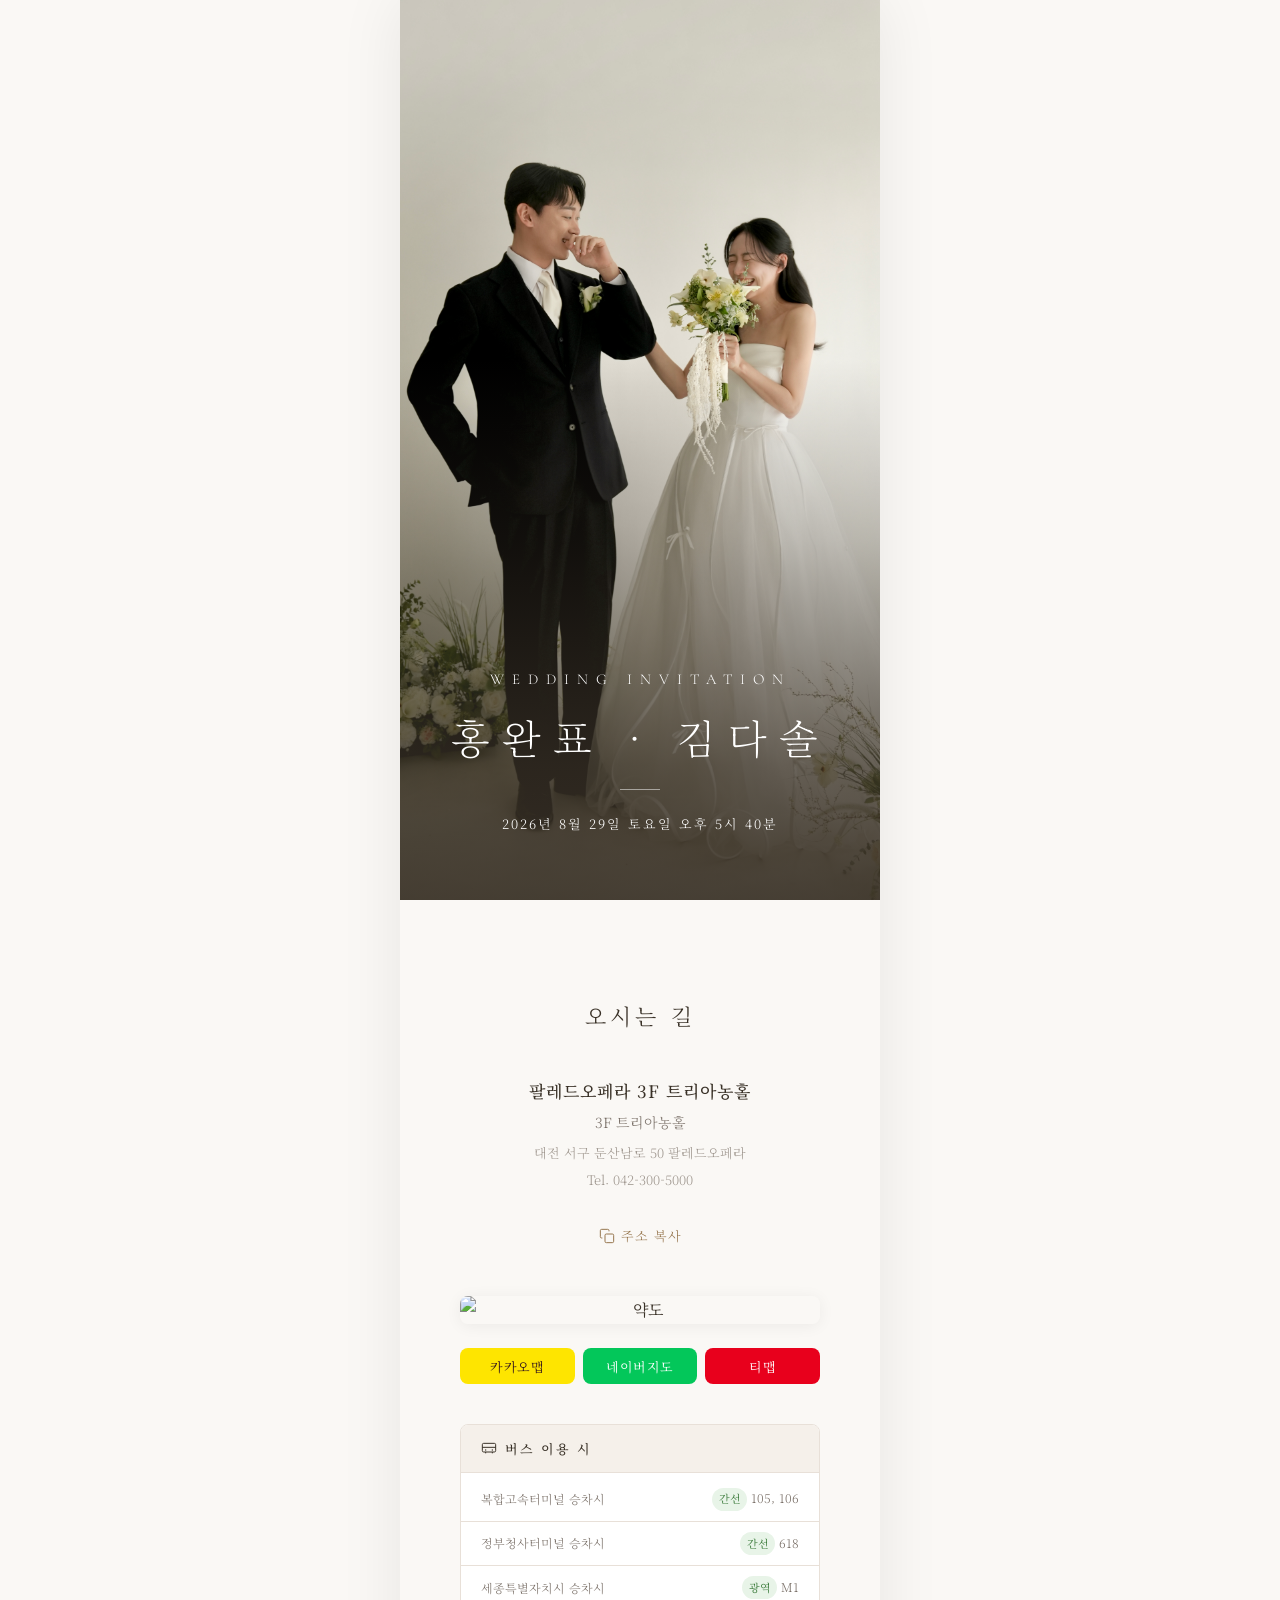
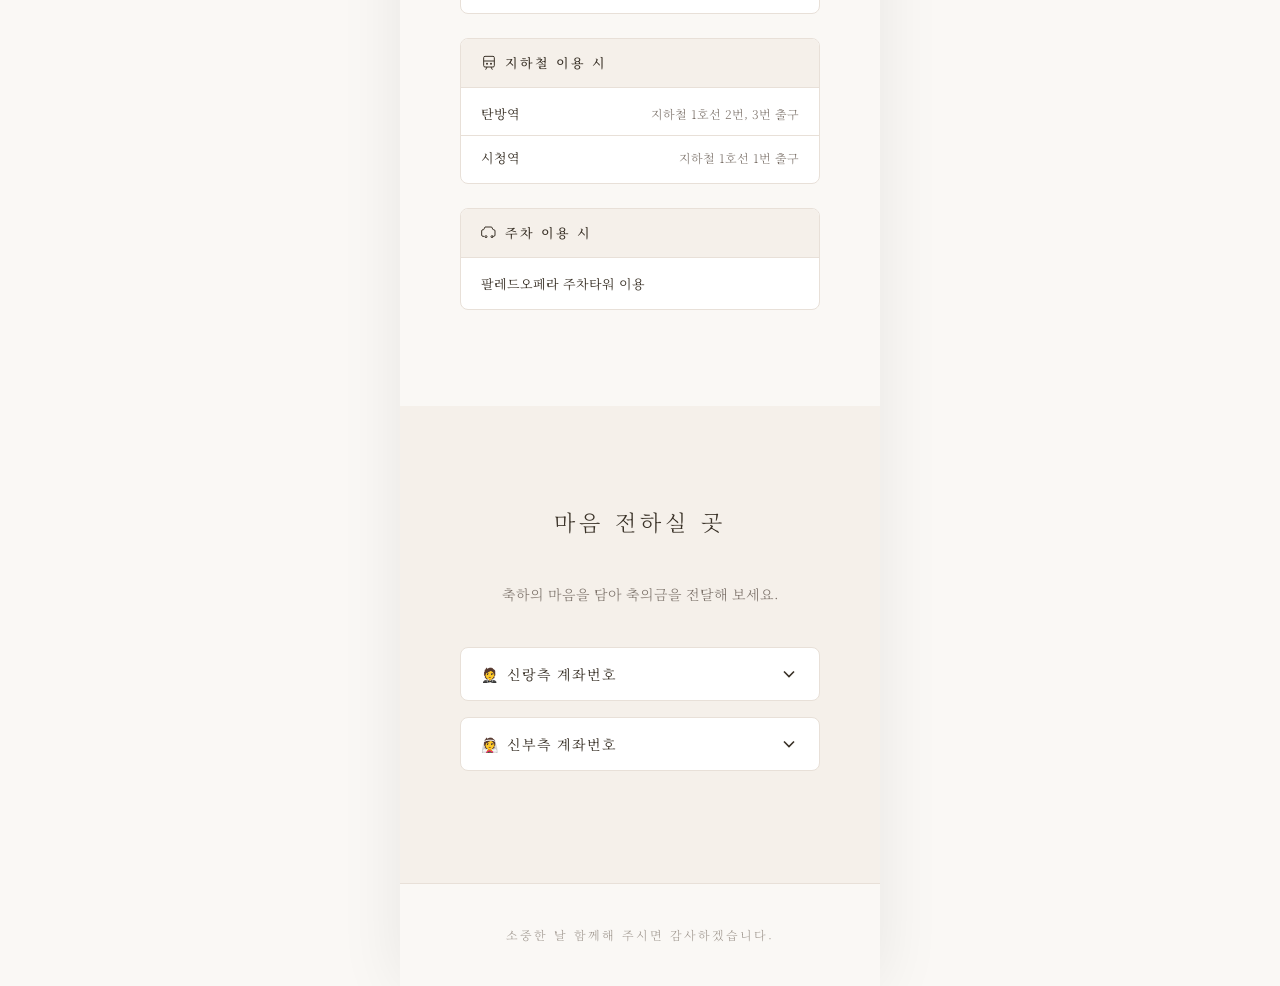
==== index.html @ 80c8286e "replace kakao map with location image (2.jpeg) Co-Authored-By: Claude Sonnet 4.6 <noreply@anthropic." ====
<!DOCTYPE html>
<html lang="ko">
<head>
  <meta charset="UTF-8">
  <meta name="viewport" content="width=device-width, initial-scale=1.0, viewport-fit=cover">
  <meta name="format-detection" content="telephone=no">

  <!-- Meta / OG tags - config.js 값으로 script에서 동적 설정 -->
  <meta property="og:type" content="website">
  <meta property="og:title" content="">
  <meta property="og:description" content="">
  <meta property="og:image" content="">
  <meta name="description" content="">

  <title>Wedding Invitation</title>

  <!-- Fonts -->
  <link rel="preconnect" href="https://fonts.googleapis.com">
  <link rel="preconnect" href="https://fonts.gstatic.com" crossorigin>
  <link href="https://fonts.googleapis.com/css2?family=Noto+Serif+KR:wght@200;300;400;500;600;700&family=Cormorant+Garamond:ital,wght@0,300;0,400;0,500;1,300;1,400&display=swap" rel="stylesheet">

  <link rel="stylesheet" href="styles.css">
  <script src="config.js"></script>
  <script type="text/javascript" src="//dapi.kakao.com/v2/maps/sdk.js?appkey=b04b7a7776d87c17a51de279e483c5d9&libraries=services&autoload=false"></script>
</head>
<body>

  <!-- ═══ Curtain Opening Animation ═══ -->
  <div id="curtain" class="curtain">
    <div class="curtain__left"></div>
    <div class="curtain__right"></div>
    <div class="curtain__content">
      <p class="curtain__subtitle">Wedding Invitation</p>
      <p class="curtain__names" id="curtainNames"></p>
      <button class="curtain__btn" id="curtainBtn">초대장 열기</button>
    </div>
  </div>

  <!-- ═══ Falling Petals ═══ -->
  <canvas id="petalCanvas" class="petal-canvas"></canvas>

  <!-- ═══ Toast Notification ═══ -->
  <div id="toast" class="toast" aria-live="polite"></div>

  <!-- ═══ Photo Viewer Modal ═══ -->
  <div id="photoModal" class="photo-modal" role="dialog" aria-modal="true" aria-label="사진 보기" style="display: none;">
    <button class="photo-modal__close" id="modalClose" aria-label="닫기">&times;</button>
    <button class="photo-modal__nav photo-modal__nav--prev" id="modalPrev" aria-label="이전 사진">&#8249;</button>
    <button class="photo-modal__nav photo-modal__nav--next" id="modalNext" aria-label="다음 사진">&#8250;</button>
    <div class="photo-modal__container" id="modalContainer">
      <img class="photo-modal__img" id="modalImg" src="" alt="사진" draggable="false">
    </div>
    <div class="photo-modal__counter" id="modalCounter"></div>
  </div>

  <!-- ═══ Main Content ═══ -->
  <main id="mainContent" class="main-content">

    <!-- ─── Hero Section ─── -->
    <section class="section hero" id="hero">
      <div class="hero__overlay"></div>
      <img class="hero__photo" id="heroPhoto" src="" alt="웨딩 사진" loading="eager">
      <div class="hero__content">
        <p class="hero__label animate-item" data-animate="fade-down">Wedding Invitation</p>
        <h1 class="hero__names animate-item" data-animate="fade-up" id="heroNames"></h1>
        <div class="hero__divider animate-item" data-animate="fade-in"></div>
        <p class="hero__date animate-item" data-animate="fade-up" id="heroDate"></p>
        <p class="hero__venue animate-item" data-animate="fade-up" id="heroVenue"></p>
      </div>

      <!-- Countdown -->
      <div class="countdown animate-item" data-animate="fade-up" id="countdown" style="display: none;">
        <p class="countdown__label" id="countdownLabel"></p>
        <div class="countdown__timer">
          <div class="countdown__item">
            <span class="countdown__number" id="countDays">0</span>
            <span class="countdown__unit">일</span>
          </div>
          <div class="countdown__sep">:</div>
          <div class="countdown__item">
            <span class="countdown__number" id="countHours">0</span>
            <span class="countdown__unit">시간</span>
          </div>
          <div class="countdown__sep">:</div>
          <div class="countdown__item">
            <span class="countdown__number" id="countMinutes">0</span>
            <span class="countdown__unit">분</span>
          </div>
          <div class="countdown__sep">:</div>
          <div class="countdown__item">
            <span class="countdown__number" id="countSeconds">0</span>
            <span class="countdown__unit">초</span>
          </div>
        </div>
      </div>
    </section>

    <!-- ─── Greeting Section ─── -->
    <section class="section greeting" id="greeting" style="display: none;">
      <div class="section__inner">
        <div class="ornament animate-item" data-animate="fade-in">&#10047;</div>
        <h2 class="section__title animate-item" data-animate="fade-up" id="greetingTitle"></h2>
        <p class="greeting__text animate-item" data-animate="fade-up" id="greetingContent"></p>
        <div class="greeting__parents animate-item" data-animate="fade-up" id="greetingParents"></div>
      </div>
    </section>

    <!-- ─── Calendar Section ─── -->
    <section class="section calendar-section" id="calendarSection" style="display: none;">
      <div class="section__inner">
        <h2 class="section__title animate-item" data-animate="fade-up">예식 일시</h2>
        <div class="calendar animate-item" data-animate="scale-in" id="calendarGrid"></div>
        <div class="calendar-actions animate-item" data-animate="fade-up">
          <a class="btn btn--outline" id="googleCalBtn" href="#" target="_blank" rel="noopener">
            <svg width="18" height="18" viewBox="0 0 24 24" fill="none" stroke="currentColor" stroke-width="1.5"><rect x="3" y="4" width="18" height="18" rx="2"/><path d="M16 2v4M8 2v4M3 10h18M8 14h.01M12 14h.01M16 14h.01M8 18h.01M12 18h.01"/></svg>
            Google 캘린더
          </a>
          <button class="btn btn--outline" id="icsDownloadBtn">
            <svg width="18" height="18" viewBox="0 0 24 24" fill="none" stroke="currentColor" stroke-width="1.5"><rect x="3" y="4" width="18" height="18" rx="2"/><path d="M16 2v4M8 2v4M3 10h18"/><path d="M12 14v4M10 16l2 2 2-2"/></svg>
            Apple 캘린더
          </button>
        </div>
      </div>
    </section>

    <!-- ─── Our Story Section ─── -->
    <section class="section story" id="story" style="display: none;">
      <div class="section__inner">
        <h2 class="section__title animate-item" data-animate="fade-up" id="storyTitle"></h2>
        <p class="story__text animate-item" data-animate="fade-up" id="storyContent"></p>
        <div class="story__photos" id="storyPhotos"></div>
      </div>
    </section>

    <!-- ─── Gallery Section ─── -->
    <section class="section gallery" id="gallery" style="display: none;">
      <div class="section__inner">
        <h2 class="section__title animate-item" data-animate="fade-up">갤러리</h2>
        <div class="gallery__grid" id="galleryGrid"></div>
      </div>
    </section>

    <!-- ─── Location Section ─── -->
    <section class="section location" id="location">
      <div class="section__inner">
        <h2 class="section__title animate-item" data-animate="fade-up">오시는 길</h2>
        <div class="location__info animate-item" data-animate="fade-up">
          <p class="location__venue" id="locationVenue"></p>
          <p class="location__hall" id="locationHall"></p>
          <p class="location__address" id="locationAddress"></p>
          <p class="location__tel" id="locationTel"></p>
        </div>
        <button class="btn btn--text location__copy animate-item" data-animate="fade-up" id="copyAddressBtn">
          <svg width="16" height="16" viewBox="0 0 24 24" fill="none" stroke="currentColor" stroke-width="1.5"><rect x="9" y="9" width="13" height="13" rx="2"/><path d="M5 15H4a2 2 0 01-2-2V4a2 2 0 012-2h9a2 2 0 012 2v1"/></svg>
          주소 복사
        </button>
        <div class="location__map animate-item" data-animate="scale-in">
          <!-- <div id="kakaoMap" class="location__map-container"></div> -->
          <img class="location__map-img" src="images/location/2.jpeg" alt="약도" loading="lazy">
        </div>
        <div class="location__links animate-item" data-animate="fade-up">
          <a class="btn btn--kakao" id="kakaoMapBtn" href="#" target="_blank" rel="noopener">카카오맵</a>
          <a class="btn btn--naver" id="naverMapBtn" href="#" target="_blank" rel="noopener">네이버지도</a>
          <a class="btn btn--tmap" id="tmapBtn" href="#" target="_blank" rel="noopener">티맵</a>
        </div>

        <div class="transport animate-item" data-animate="fade-up" id="transportInfo"></div>
      </div>
    </section>

    <!-- ─── Account Section (축의금) ─── -->
    <section class="section account" id="account">
      <div class="section__inner">
        <h2 class="section__title animate-item" data-animate="fade-up">마음 전하실 곳</h2>
        <p class="account__desc animate-item" data-animate="fade-up">축하의 마음을 담아 축의금을 전달해 보세요.</p>

        <!-- Groom Accounts -->
        <div class="accordion animate-item" data-animate="fade-up">
          <button class="accordion__trigger" id="groomAccordion" aria-expanded="false">
            <span class="accordion__icon">🤵</span>
            <span>신랑측 계좌번호</span>
            <svg class="accordion__arrow" width="20" height="20" viewBox="0 0 24 24" fill="none" stroke="currentColor" stroke-width="2"><polyline points="6 9 12 15 18 9"/></svg>
          </button>
          <div class="accordion__panel" id="groomAccordionPanel">
            <div class="accordion__panel-inner" id="groomAccountList"></div>
          </div>
        </div>

        <!-- Bride Accounts -->
        <div class="accordion animate-item" data-animate="fade-up">
          <button class="accordion__trigger" id="brideAccordion" aria-expanded="false">
            <span class="accordion__icon">👰</span>
            <span>신부측 계좌번호</span>
            <svg class="accordion__arrow" width="20" height="20" viewBox="0 0 24 24" fill="none" stroke="currentColor" stroke-width="2"><polyline points="6 9 12 15 18 9"/></svg>
          </button>
          <div class="accordion__panel" id="brideAccordionPanel">
            <div class="accordion__panel-inner" id="brideAccountList"></div>
          </div>
        </div>
      </div>
    </section>

    <!-- ─── Footer ─── -->
    <footer class="footer">
      <p class="footer__text" id="footerText">귀한 시간 내어 함께해 주신다면 평생 감사한 마음으로 간직하겠습니다.</p>
    </footer>

  </main>

  <script src="script.js"></script>
</body>
</html>
---- styles.css ----
/* ═══════════════════════════════════════════
   Classic Elegant Wedding Invitation
   Korean Mobile 청첩장 - Styles
   ═══════════════════════════════════════════ */

/* ─── CSS Variables ─── */
:root {
  --color-bg: #faf8f5;
  --color-bg-warm: #f5f0ea;
  --color-bg-card: #ffffff;
  --color-text: #3a3228;
  --color-text-light: #7a7068;
  --color-text-muted: #a09890;
  --color-accent: #b8956a;
  --color-accent-light: #d4b896;
  --color-accent-dark: #96764e;
  --color-border: #e8e0d8;
  --color-divider: #d8cfc5;
  --color-overlay: rgba(58, 50, 40, 0.6);
  --color-kakao: #fee500;
  --color-naver: #03c75a;
  --color-white: #ffffff;
  --color-toast-bg: rgba(58, 50, 40, 0.9);

  --font-serif: 'Noto Serif KR', 'Georgia', serif;
  --font-display: 'Cormorant Garamond', 'Noto Serif KR', serif;

  --spacing-xs: 0.5rem;
  --spacing-sm: 1rem;
  --spacing-md: 1.5rem;
  --spacing-lg: 2.5rem;
  --spacing-xl: 4rem;
  --spacing-2xl: 6rem;

  --radius-sm: 4px;
  --radius-md: 8px;
  --radius-lg: 16px;

  --transition: 0.3s ease;
  --transition-slow: 0.6s ease;

  --safe-top: env(safe-area-inset-top, 0px);
  --safe-bottom: env(safe-area-inset-bottom, 0px);
  --safe-left: env(safe-area-inset-left, 0px);
  --safe-right: env(safe-area-inset-right, 0px);
}

/* ─── Reset & Base ─── */
*,
*::before,
*::after {
  margin: 0;
  padding: 0;
  box-sizing: border-box;
}

html {
  font-size: 16px;
  -webkit-text-size-adjust: 100%;
  scroll-behavior: smooth;
}

body {
  font-family: var(--font-serif);
  color: var(--color-text);
  background-color: var(--color-bg);
  line-height: 1.8;
  -webkit-font-smoothing: antialiased;
  -moz-osx-font-smoothing: grayscale;
  overflow-x: hidden;
  padding-top: var(--safe-top);
  padding-bottom: var(--safe-bottom);
  padding-left: var(--safe-left);
  padding-right: var(--safe-right);
}

body.no-scroll {
  overflow: hidden;
  position: fixed;
  width: 100%;
}

img {
  display: block;
  max-width: 100%;
  height: auto;
}

button {
  cursor: pointer;
  font-family: inherit;
  border: none;
  background: none;
  color: inherit;
}

a {
  color: inherit;
  text-decoration: none;
}

/* ─── Utility ─── */
.sr-only {
  position: absolute;
  width: 1px;
  height: 1px;
  padding: 0;
  margin: -1px;
  overflow: hidden;
  clip: rect(0, 0, 0, 0);
  white-space: nowrap;
  border: 0;
}

/* ═══════════════════════════════════════════
   Curtain Opening Animation
   ═══════════════════════════════════════════ */
.curtain {
  position: fixed;
  inset: 0;
  z-index: 9999;
  display: flex;
  align-items: center;
  justify-content: center;
}

.curtain__left,
.curtain__right {
  position: absolute;
  top: 0;
  width: 50%;
  height: 100%;
  background: linear-gradient(180deg, #4a3f35 0%, #3a3228 100%);
  transition: transform 1.2s cubic-bezier(0.77, 0, 0.18, 1);
  will-change: transform;
}

.curtain__left {
  left: 0;
}

.curtain__right {
  right: 0;
}

.curtain.is-open .curtain__left {
  transform: translateX(-100%);
}

.curtain.is-open .curtain__right {
  transform: translateX(100%);
}

.curtain.is-open .curtain__content {
  opacity: 0;
  transform: scale(0.9);
}

.curtain.is-hidden {
  display: none;
}

.curtain__content {
  position: relative;
  z-index: 1;
  text-align: center;
  color: var(--color-white);
  transition: opacity 0.5s ease, transform 0.5s ease;
}

.curtain__subtitle {
  font-family: var(--font-display);
  font-size: 0.875rem;
  font-weight: 300;
  letter-spacing: 4px;
  text-transform: uppercase;
  margin-bottom: var(--spacing-md);
  opacity: 0.8;
}

.curtain__names {
  font-family: var(--font-serif);
  font-size: 1.75rem;
  font-weight: 300;
  letter-spacing: 6px;
  margin-bottom: var(--spacing-lg);
}

.curtain__btn {
  display: inline-block;
  padding: 0.875rem 2.5rem;
  border: 1px solid rgba(255, 255, 255, 0.5);
  color: var(--color-white);
  font-family: var(--font-serif);
  font-size: 0.875rem;
  font-weight: 300;
  letter-spacing: 3px;
  background: transparent;
  transition: var(--transition);
  cursor: pointer;
}

.curtain__btn:hover,
.curtain__btn:focus {
  background: rgba(255, 255, 255, 0.1);
  border-color: rgba(255, 255, 255, 0.8);
}

/* ═══════════════════════════════════════════
   Falling Petals Canvas
   ═══════════════════════════════════════════ */
.petal-canvas {
  position: fixed;
  inset: 0;
  z-index: 100;
  pointer-events: none;
  width: 100%;
  height: 100%;
  will-change: transform;
  transform: translateZ(0);
}

/* ═══════════════════════════════════════════
   Toast
   ═══════════════════════════════════════════ */
.toast {
  position: fixed;
  bottom: calc(2rem + var(--safe-bottom));
  left: 50%;
  transform: translateX(-50%) translateY(20px);
  background: var(--color-toast-bg);
  color: var(--color-white);
  padding: 0.75rem 1.5rem;
  border-radius: 100px;
  font-size: 0.8125rem;
  font-weight: 300;
  z-index: 10000;
  opacity: 0;
  transition: opacity 0.3s ease, transform 0.3s ease;
  pointer-events: none;
  white-space: nowrap;
}

.toast.is-visible {
  opacity: 1;
  transform: translateX(-50%) translateY(0);
}

/* ═══════════════════════════════════════════
   Photo Modal
   ═══════════════════════════════════════════ */
.photo-modal {
  position: fixed;
  inset: 0;
  z-index: 9000;
  background: rgba(0, 0, 0, 0.95);
  display: flex;
  align-items: center;
  justify-content: center;
  opacity: 0;
  visibility: hidden;
  transition: opacity 0.3s ease, visibility 0.3s ease;
}

.photo-modal.is-open {
  opacity: 1;
  visibility: visible;
}

.photo-modal__close {
  position: absolute;
  top: calc(1rem + var(--safe-top));
  right: calc(1rem + var(--safe-right));
  color: var(--color-white);
  font-size: 2rem;
  width: 44px;
  height: 44px;
  display: flex;
  align-items: center;
  justify-content: center;
  z-index: 2;
  opacity: 0.8;
  transition: opacity var(--transition);
}

.photo-modal__close:hover {
  opacity: 1;
}

.photo-modal__nav {
  position: absolute;
  top: 50%;
  transform: translateY(-50%);
  color: var(--color-white);
  font-size: 2.5rem;
  width: 48px;
  height: 48px;
  display: flex;
  align-items: center;
  justify-content: center;
  z-index: 2;
  opacity: 0.7;
  transition: opacity var(--transition);
}

.photo-modal__nav:hover {
  opacity: 1;
}

.photo-modal__nav--prev {
  left: calc(0.5rem + var(--safe-left));
}

.photo-modal__nav--next {
  right: calc(0.5rem + var(--safe-right));
}

.photo-modal__container {
  width: 100%;
  height: 100%;
  display: flex;
  align-items: center;
  justify-content: center;
  padding: 3.5rem 2.5rem;
  touch-action: pan-y;
  user-select: none;
  -webkit-user-select: none;
}

.photo-modal__img {
  max-width: 100%;
  max-height: 100%;
  object-fit: contain;
  transition: transform 0.3s ease;
}

.photo-modal__counter {
  position: absolute;
  bottom: calc(1.5rem + var(--safe-bottom));
  left: 50%;
  transform: translateX(-50%);
  color: rgba(255, 255, 255, 0.7);
  font-family: var(--font-display);
  font-size: 0.875rem;
  letter-spacing: 2px;
}

/* ═══════════════════════════════════════════
   Main Content
   ═══════════════════════════════════════════ */
.main-content {
  max-width: 100%;
  overflow: hidden;
}

/* ─── Section Base ─── */
.section {
  padding: var(--spacing-2xl) 0;
}

.section__inner {
  max-width: 640px;
  margin: 0 auto;
  padding: 0 var(--spacing-md);
  text-align: center;
}

.section__title {
  font-family: var(--font-serif);
  font-size: 1.25rem;
  font-weight: 300;
  letter-spacing: 4px;
  margin-bottom: var(--spacing-lg);
  color: var(--color-text);
}

/* ─── Ornament ─── */
.ornament {
  font-size: 1.25rem;
  color: var(--color-accent);
  margin-bottom: var(--spacing-md);
  opacity: 0.6;
}

/* ═══════════════════════════════════════════
   Hero Section
   ═══════════════════════════════════════════ */
.hero {
  position: relative;
  min-height: 100vh;
  min-height: 100dvh;
  display: flex;
  flex-direction: column;
  align-items: center;
  justify-content: flex-end;
  padding: 0;
  overflow: hidden;
  background-color: #3a3228;
}

.hero__overlay {
  position: absolute;
  inset: 0;
  background: linear-gradient(
    to bottom,
    transparent 0%,
    transparent 40%,
    rgba(58, 50, 40, 0.3) 60%,
    rgba(58, 50, 40, 0.75) 85%,
    rgba(58, 50, 40, 0.9) 100%
  );
  z-index: 1;
}

.hero__photo {
  position: absolute;
  inset: 0;
  width: 100%;
  height: 100%;
  object-fit: cover;
  object-position: center 30%;
}

.hero__content {
  position: relative;
  z-index: 2;
  text-align: center;
  color: var(--color-white);
  padding: 0 var(--spacing-md) var(--spacing-lg);
  width: 100%;
}

.hero__label {
  font-family: var(--font-display);
  font-size: 0.8125rem;
  font-weight: 300;
  letter-spacing: 6px;
  text-transform: uppercase;
  margin-bottom: var(--spacing-sm);
  opacity: 0.85;
}

.hero__names {
  font-family: var(--font-serif);
  font-size: 2rem;
  font-weight: 200;
  letter-spacing: 8px;
  margin-bottom: var(--spacing-md);
  line-height: 1.4;
}

.hero__divider {
  width: 40px;
  height: 1px;
  background: rgba(255, 255, 255, 0.5);
  margin: 0 auto var(--spacing-md);
}

.hero__date,
.hero__venue {
  font-size: 0.8125rem;
  font-weight: 300;
  letter-spacing: 2px;
  opacity: 0.85;
  line-height: 1.6;
}

.hero__venue {
  margin-top: 0.25rem;
}

/* ─── Countdown ─── */
.countdown {
  position: relative;
  z-index: 2;
  padding: var(--spacing-lg) var(--spacing-md) calc(var(--spacing-lg) + var(--safe-bottom));
  text-align: center;
  color: var(--color-white);
}

.countdown__label {
  font-size: 0.75rem;
  font-weight: 300;
  letter-spacing: 3px;
  opacity: 0.7;
  margin-bottom: var(--spacing-sm);
}

.countdown__timer {
  display: flex;
  align-items: center;
  justify-content: center;
  gap: 0.5rem;
}

.countdown__item {
  display: flex;
  flex-direction: column;
  align-items: center;
  min-width: 3.5rem;
}

.countdown__number {
  font-family: var(--font-display);
  font-size: 2rem;
  font-weight: 300;
  line-height: 1;
  letter-spacing: 2px;
}

.countdown__unit {
  font-size: 0.625rem;
  font-weight: 300;
  letter-spacing: 2px;
  opacity: 0.6;
  margin-top: 0.25rem;
}

.countdown__sep {
  font-family: var(--font-display);
  font-size: 1.5rem;
  font-weight: 300;
  opacity: 0.4;
  margin-top: -1rem;
}

/* ═══════════════════════════════════════════
   Greeting Section
   ═══════════════════════════════════════════ */
.greeting {
  background-color: var(--color-bg);
}

.greeting__text {
  font-size: 0.9375rem;
  font-weight: 300;
  line-height: 2;
  color: var(--color-text-light);
  white-space: pre-line;
  margin-bottom: var(--spacing-xl);
}

.greeting__parents {
  font-size: 0.875rem;
  font-weight: 300;
  line-height: 2.2;
  color: var(--color-text);
  letter-spacing: 1px;
}

.greeting__parents .parent-row {
  display: flex;
  align-items: center;
  justify-content: center;
  gap: 0.5rem;
}

.greeting__parents .parent-dot {
  color: var(--color-accent);
  font-size: 0.5rem;
}

.greeting__parents .child-name {
  font-weight: 500;
}

.greeting__parents .deceased::before {
  content: "故 ";
  font-size: 0.75em;
  opacity: 0.6;
}

/* ═══════════════════════════════════════════
   Calendar Section
   ═══════════════════════════════════════════ */
.calendar-section {
  background-color: var(--color-bg-warm);
}

.calendar {
  max-width: 360px;
  margin: 0 auto var(--spacing-lg);
  background: var(--color-bg-card);
  border-radius: var(--radius-lg);
  padding: var(--spacing-md);
  box-shadow: 0 2px 20px rgba(0, 0, 0, 0.04);
}

.calendar__header {
  font-family: var(--font-display);
  font-size: 1.125rem;
  font-weight: 400;
  letter-spacing: 2px;
  margin-bottom: var(--spacing-sm);
  color: var(--color-text);
}

.calendar__weekdays {
  display: grid;
  grid-template-columns: repeat(7, 1fr);
  gap: 0;
  margin-bottom: 0.25rem;
}

.calendar__weekday {
  font-size: 0.6875rem;
  font-weight: 400;
  color: var(--color-text-muted);
  text-align: center;
  padding: 0.5rem 0;
}

.calendar__weekday:first-child {
  color: #c97070;
}

.calendar__weekday:last-child {
  color: #6a8caf;
}

.calendar__days {
  display: grid;
  grid-template-columns: repeat(7, 1fr);
  gap: 0;
}

.calendar__day {
  text-align: center;
  padding: 0.5rem 0;
  font-size: 0.8125rem;
  font-weight: 300;
  color: var(--color-text-light);
  position: relative;
}

.calendar__day:nth-child(7n+1) {
  color: #c97070;
}

.calendar__day:nth-child(7n) {
  color: #6a8caf;
}

.calendar__day.is-empty {
  visibility: hidden;
}

.calendar__day.is-today {
  font-weight: 700;
  color: #fff;
  background: var(--color-accent);
  border-radius: 50%;
}

.calendar-actions {
  display: flex;
  gap: var(--spacing-sm);
  justify-content: center;
  flex-wrap: wrap;
}

/* ═══════════════════════════════════════════
   Story Section
   ═══════════════════════════════════════════ */
.story {
  background-color: var(--color-bg);
}

.story__text {
  font-size: 0.9375rem;
  font-weight: 300;
  line-height: 2;
  color: var(--color-text-light);
  white-space: pre-line;
  margin-bottom: var(--spacing-xl);
}

.story__photos {
  display: flex;
  flex-direction: column;
  gap: var(--spacing-md);
}

.story__photo-item {
  border-radius: var(--radius-md);
  overflow: hidden;
  cursor: pointer;
}

.story__photo-item img {
  width: 100%;
  aspect-ratio: 4 / 3;
  object-fit: cover;
  transition: transform var(--transition-slow);
}

.story__photo-item:hover img {
  transform: scale(1.03);
}

/* ═══════════════════════════════════════════
   Gallery Section
   ═══════════════════════════════════════════ */
.gallery {
  background-color: var(--color-bg-warm);
}

.gallery__grid {
  display: grid;
  grid-template-columns: repeat(3, 1fr);
  gap: 3px;
}

.gallery__item {
  position: relative;
  aspect-ratio: 1;
  overflow: hidden;
  cursor: pointer;
  border-radius: 2px;
}

.gallery__item img {
  width: 100%;
  height: 100%;
  object-fit: cover;
  transition: transform var(--transition-slow);
}

.gallery__item:hover img {
  transform: scale(1.08);
}

/* ═══════════════════════════════════════════
   Location Section
   ═══════════════════════════════════════════ */
.location {
  background-color: var(--color-bg);
}

.location__info {
  margin-bottom: var(--spacing-md);
}

.location__venue {
  font-size: 1.0625rem;
  font-weight: 500;
  margin-bottom: 0.25rem;
  letter-spacing: 1px;
}

.location__hall {
  font-size: 0.875rem;
  font-weight: 300;
  color: var(--color-text-light);
  margin-bottom: var(--spacing-xs);
}

.location__address {
  font-size: 0.8125rem;
  font-weight: 300;
  color: var(--color-text-muted);
  line-height: 1.6;
}

.location__tel {
  font-size: 0.8125rem;
  font-weight: 300;
  color: var(--color-text-muted);
  margin-top: 0.25rem;
}

.location__copy {
  margin-bottom: var(--spacing-lg);
}

.location__map {
  margin-bottom: var(--spacing-md);
  border-radius: var(--radius-md);
  overflow: hidden;
  box-shadow: 0 2px 16px rgba(0, 0, 0, 0.06);
}

.location__map-container {
  width: 100%;
  height: 280px;
  border-radius: var(--radius-md);
}

.location__links {
  display: grid;
  grid-template-columns: repeat(3, 1fr);
  gap: 0.5rem;
  margin-bottom: var(--spacing-lg);
}

/* ═══════════════════════════════════════════
   Transport Section
   ═══════════════════════════════════════════ */
.transport {
  margin-top: var(--spacing-lg);
  text-align: left;
  display: flex;
  flex-direction: column;
  gap: var(--spacing-md);
}

.transport__group {
  background: var(--color-bg-card);
  border: 1px solid var(--color-border);
  border-radius: var(--radius-md);
  overflow: hidden;
}

.transport__title {
  display: flex;
  align-items: center;
  gap: 0.5rem;
  padding: 0.75rem 1.25rem;
  font-size: 0.8125rem;
  font-weight: 500;
  letter-spacing: 2px;
  color: var(--color-text);
  background: var(--color-bg-warm);
  border-bottom: 1px solid var(--color-border);
}

.transport__items {
  padding: 0.25rem 0;
}

.transport__item {
  display: flex;
  align-items: center;
  justify-content: space-between;
  padding: 0.625rem 1.25rem;
  border-bottom: 1px solid var(--color-border);
  gap: 0.5rem;
}

.transport__item:last-child {
  border-bottom: none;
}

.transport__item--full {
  justify-content: flex-start;
}

.transport__item--full .transport__stop {
  white-space: normal;
  word-break: keep-all;
}

.transport__stop {
  font-size: 0.8125rem;
  font-weight: 400;
  color: var(--color-text);
  white-space: nowrap;
}

.transport__detail {
  font-size: 0.75rem;
  font-weight: 300;
  color: var(--color-text-light);
  text-align: right;
}

.transport__badge {
  display: inline-block;
  padding: 0.1rem 0.4rem;
  border-radius: 100px;
  font-size: 0.6875rem;
  font-weight: 400;
}

.transport__badge--bus {
  background: #e8f4e8;
  color: #3a7a3a;
}

/* ═══════════════════════════════════════════
   Account Section (축의금)
   ═══════════════════════════════════════════ */
.account {
  background-color: var(--color-bg-warm);
}

.account__desc {
  font-size: 0.875rem;
  font-weight: 300;
  color: var(--color-text-light);
  margin-bottom: var(--spacing-lg);
}

/* ─── Accordion ─── */
.accordion {
  max-width: 400px;
  margin: 0 auto var(--spacing-sm);
  border: 1px solid var(--color-border);
  border-radius: var(--radius-md);
  overflow: hidden;
  background: var(--color-bg-card);
}

.accordion__trigger {
  display: flex;
  align-items: center;
  justify-content: space-between;
  width: 100%;
  padding: 1rem 1.25rem;
  font-size: 0.875rem;
  font-weight: 400;
  letter-spacing: 1px;
  transition: background var(--transition);
}

.accordion__trigger:hover {
  background: var(--color-bg);
}

.accordion__trigger span:nth-child(2) {
  flex: 1;
  text-align: left;
  margin-left: 0.5rem;
}

.accordion__icon {
  color: var(--color-accent);
  font-size: 0.875rem;
}

.accordion__arrow {
  transition: transform var(--transition);
  flex-shrink: 0;
}

.accordion__trigger[aria-expanded="true"] .accordion__arrow {
  transform: rotate(180deg);
}

.accordion__panel {
  max-height: 0;
  overflow: hidden;
  transition: max-height 0.4s ease;
}

.accordion__panel-inner {
  padding: 0 1.25rem 1rem;
}

.account-item {
  display: flex;
  align-items: center;
  justify-content: space-between;
  padding: 0.75rem 0;
  border-bottom: 1px solid var(--color-border);
}

.account-item:last-child {
  border-bottom: none;
}

.account-item__info {
  text-align: left;
}

.account-item__role {
  font-size: 0.6875rem;
  font-weight: 300;
  color: var(--color-text-muted);
  letter-spacing: 1px;
}

.account-item__detail {
  font-size: 0.8125rem;
  font-weight: 300;
  color: var(--color-text);
  margin-top: 0.125rem;
}

.account-item__name {
  font-weight: 400;
}

.account-item__copy {
  display: flex;
  align-items: center;
  gap: 0.25rem;
  padding: 0.5rem 0.75rem;
  font-size: 0.75rem;
  font-weight: 300;
  color: var(--color-accent-dark);
  border: 1px solid var(--color-accent-light);
  border-radius: 100px;
  transition: var(--transition);
  white-space: nowrap;
}

.account-item__copy:hover {
  background: var(--color-accent);
  color: var(--color-white);
  border-color: var(--color-accent);
}

/* ═══════════════════════════════════════════
   Buttons
   ═══════════════════════════════════════════ */
.btn {
  display: inline-flex;
  align-items: center;
  justify-content: center;
  gap: 0.5rem;
  padding: 0.75rem 1.5rem;
  font-family: var(--font-serif);
  font-size: 0.8125rem;
  font-weight: 300;
  letter-spacing: 1px;
  border-radius: var(--radius-sm);
  transition: var(--transition);
  cursor: pointer;
  line-height: 1;
}

.btn--outline {
  border: 1px solid var(--color-border);
  color: var(--color-text-light);
  background: var(--color-bg-card);
}

.btn--outline:hover {
  border-color: var(--color-accent);
  color: var(--color-accent);
}

.btn--text {
  color: var(--color-accent-dark);
  font-size: 0.8125rem;
  display: inline-flex;
  align-items: center;
  gap: 0.375rem;
}

.btn--text:hover {
  color: var(--color-accent);
}

.btn--kakao,
.btn--naver,
.btn--tmap {
  justify-content: center;
  width: 100%;
  padding: 0.7rem 0;
  font-size: 0.8125rem;
  font-weight: 400;
  letter-spacing: 0.5px;
  border-radius: var(--radius-md);
}

.btn--kakao {
  background: var(--color-kakao);
  color: #3a1d1d;
}

.btn--kakao:hover {
  filter: brightness(0.95);
}

.btn--naver {
  background: var(--color-naver);
  color: var(--color-white);
}

.btn--naver:hover {
  filter: brightness(0.9);
}

.btn--tmap {
  background: #e8001c;
  color: var(--color-white);
}

.btn--tmap:hover {
  filter: brightness(0.9);
}

/* ═══════════════════════════════════════════
   Footer
   ═══════════════════════════════════════════ */
.footer {
  padding: var(--spacing-lg) var(--spacing-md);
  padding-bottom: calc(var(--spacing-lg) + var(--safe-bottom));
  text-align: center;
  background: var(--color-bg);
  border-top: 1px solid var(--color-border);
}

.footer__text {
  font-size: 0.75rem;
  font-weight: 300;
  color: var(--color-text-muted);
  letter-spacing: 2px;
}

/* ═══════════════════════════════════════════
   Loading Placeholder
   ═══════════════════════════════════════════ */
.loading-placeholder {
  display: flex;
  align-items: center;
  justify-content: center;
  gap: 0.5rem;
  padding: var(--spacing-lg) 0;
}

.loading-dot {
  display: inline-block;
  width: 6px;
  height: 6px;
  border-radius: 50%;
  background: var(--color-accent-light);
  animation: loadingPulse 1.2s ease-in-out infinite;
}

.loading-dot:nth-child(2) {
  animation-delay: 0.2s;
}

.loading-dot:nth-child(3) {
  animation-delay: 0.4s;
}

@keyframes loadingPulse {
  0%, 80%, 100% {
    opacity: 0.3;
    transform: scale(0.8);
  }
  40% {
    opacity: 1;
    transform: scale(1.2);
  }
}

/* ═══════════════════════════════════════════
   Scroll Animations
   ═══════════════════════════════════════════ */
.animate-item {
  opacity: 0;
  transition: opacity 0.8s ease, transform 0.8s ease;
}

.animate-item[data-animate="fade-up"] {
  transform: translateY(30px);
}

.animate-item[data-animate="fade-down"] {
  transform: translateY(-30px);
}

.animate-item[data-animate="fade-in"] {
  transform: none;
}

.animate-item[data-animate="scale-in"] {
  transform: scale(0.92);
}

.animate-item.is-visible {
  opacity: 1;
  transform: translateY(0) scale(1);
}

/* ═══════════════════════════════════════════
   Responsive - Tablet (768px+)
   ═══════════════════════════════════════════ */
@media (min-width: 768px) {
  .section__inner {
    max-width: 720px;
    padding: 0 var(--spacing-lg);
  }

  .hero__names {
    font-size: 2.5rem;
    letter-spacing: 12px;
  }

  .hero__label {
    font-size: 0.9375rem;
    letter-spacing: 8px;
  }

  .countdown__number {
    font-size: 2.5rem;
  }

  .countdown__item {
    min-width: 4.5rem;
  }

  .gallery__grid {
    gap: 4px;
  }

  .story__photos {
    display: grid;
    grid-template-columns: repeat(2, 1fr);
    gap: var(--spacing-md);
  }

  .story__photo-item img {
    aspect-ratio: 3 / 2;
  }

  .section__title {
    font-size: 1.375rem;
  }
}

/* ═══════════════════════════════════════════
   Responsive - Desktop (1024px+)
   ═══════════════════════════════════════════ */
@media (min-width: 1024px) {
  .main-content {
    max-width: 480px;
    margin: 0 auto;
    box-shadow: 0 0 60px rgba(0, 0, 0, 0.08);
    min-height: 100vh;
  }

  .hero {
    min-height: 100vh;
  }

  .section__inner {
    max-width: 440px;
  }

  .photo-modal__container {
    padding: 4rem;
  }
}

/* ═══════════════════════════════════════════
   Print (hide interactive elements)
   ═══════════════════════════════════════════ */
@media print {
  .curtain,
  .petal-canvas,
  .photo-modal,
  .toast,
  .countdown,
  .calendar-actions,
  .location__links,
  .location__copy,
  .account-item__copy {
    display: none !important;
  }

  .animate-item {
    opacity: 1 !important;
    transform: none !important;
  }
}
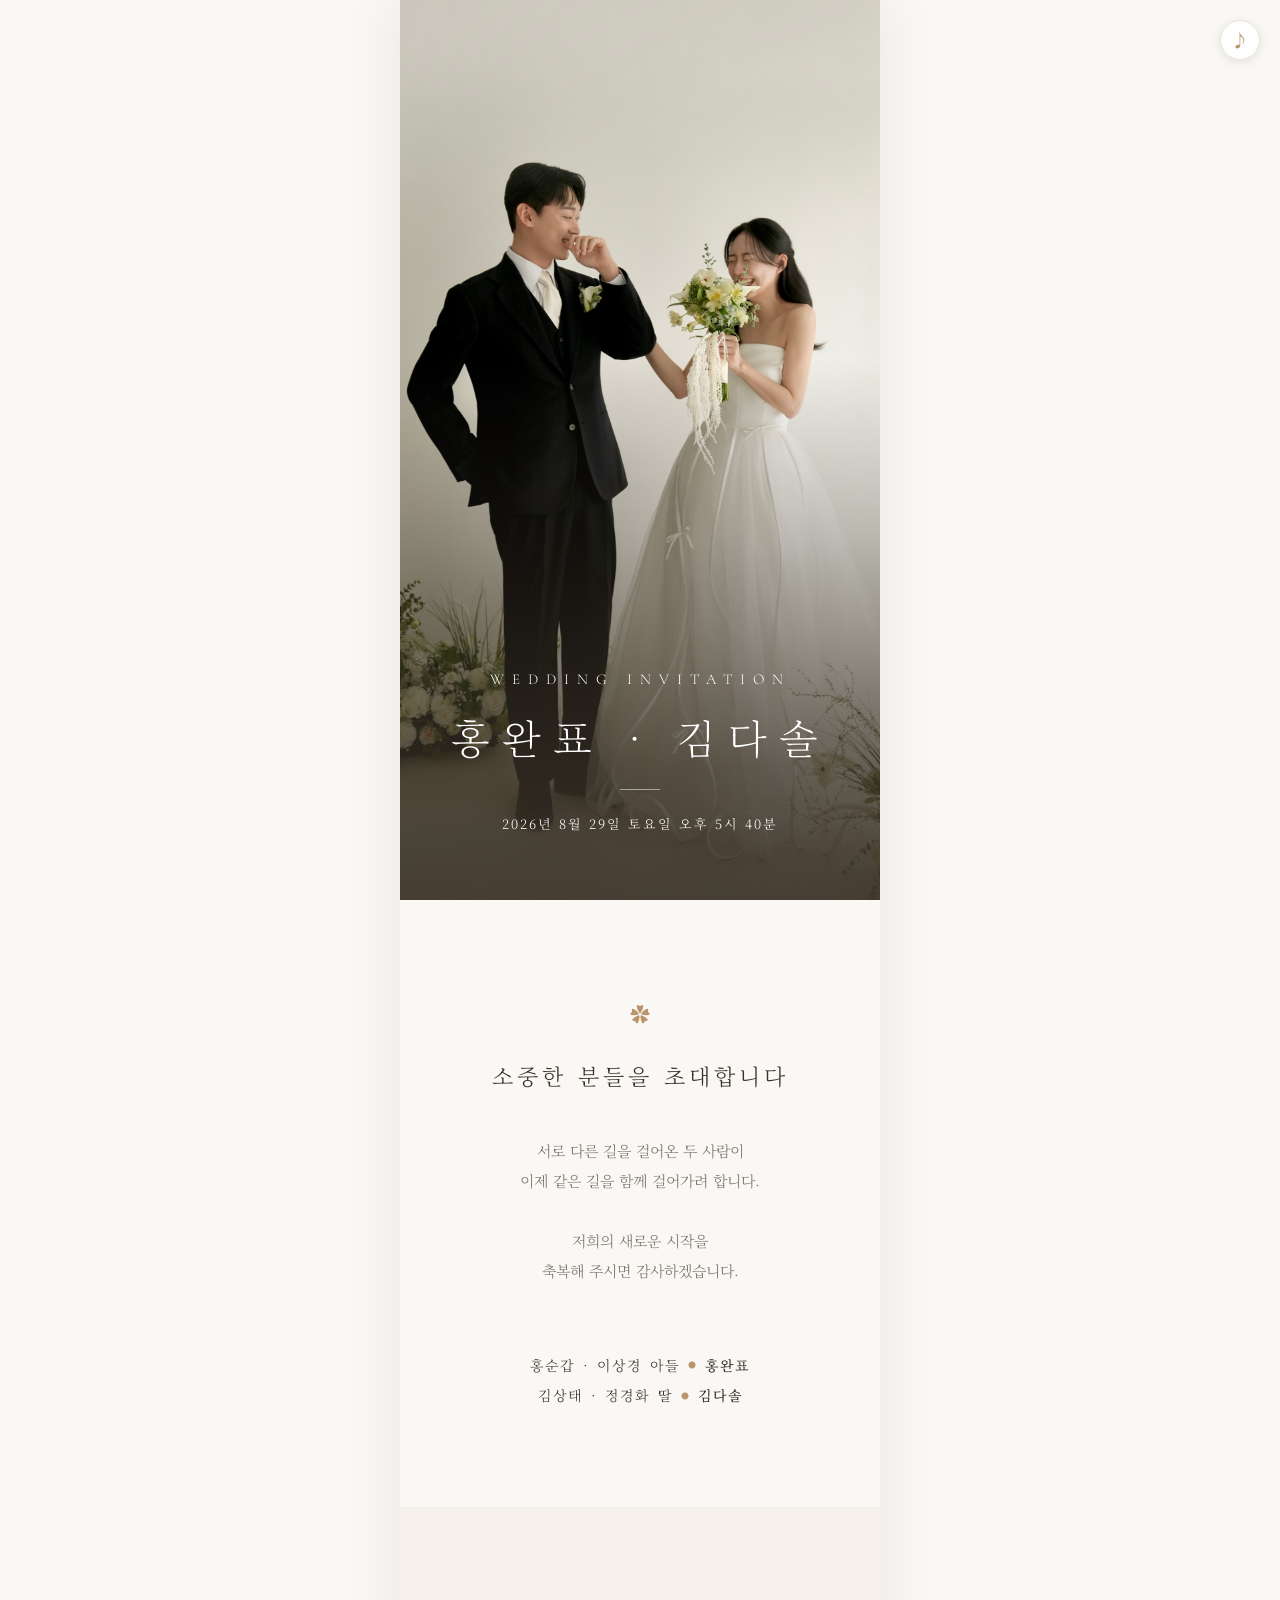
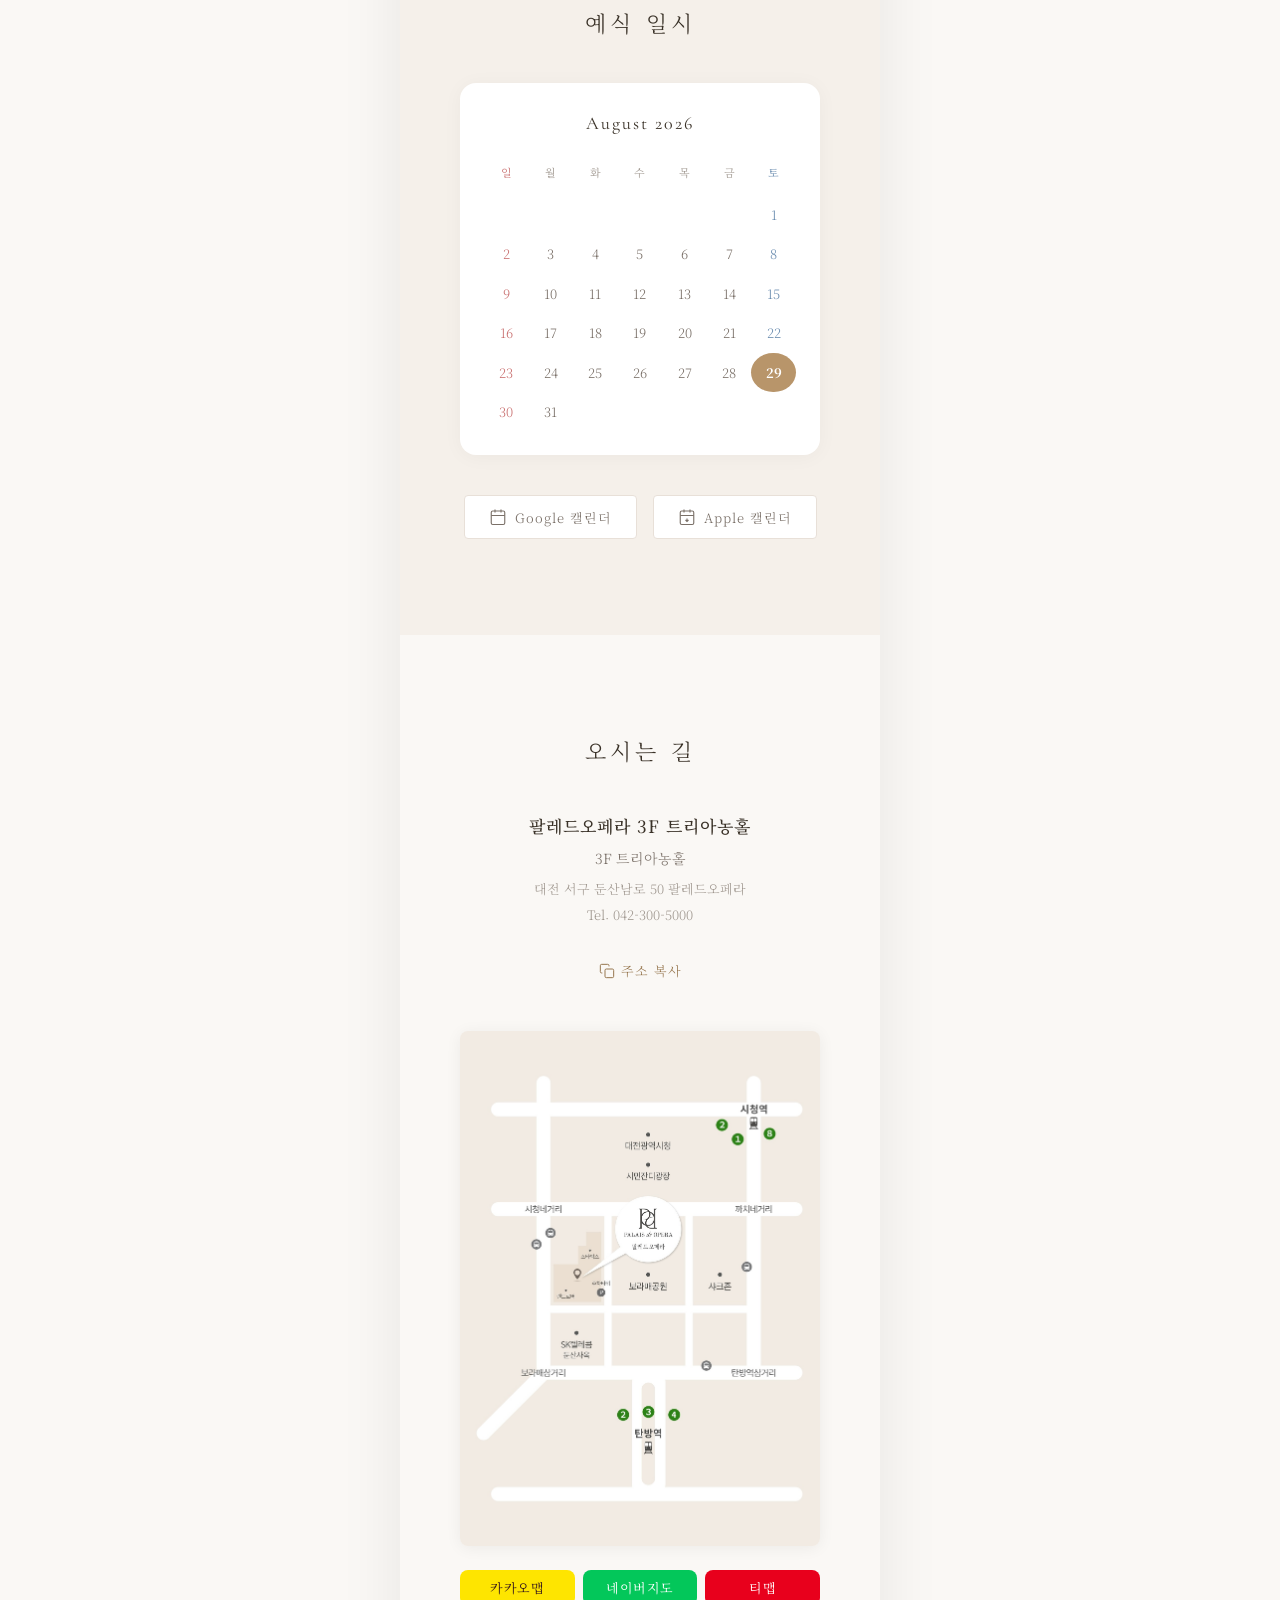
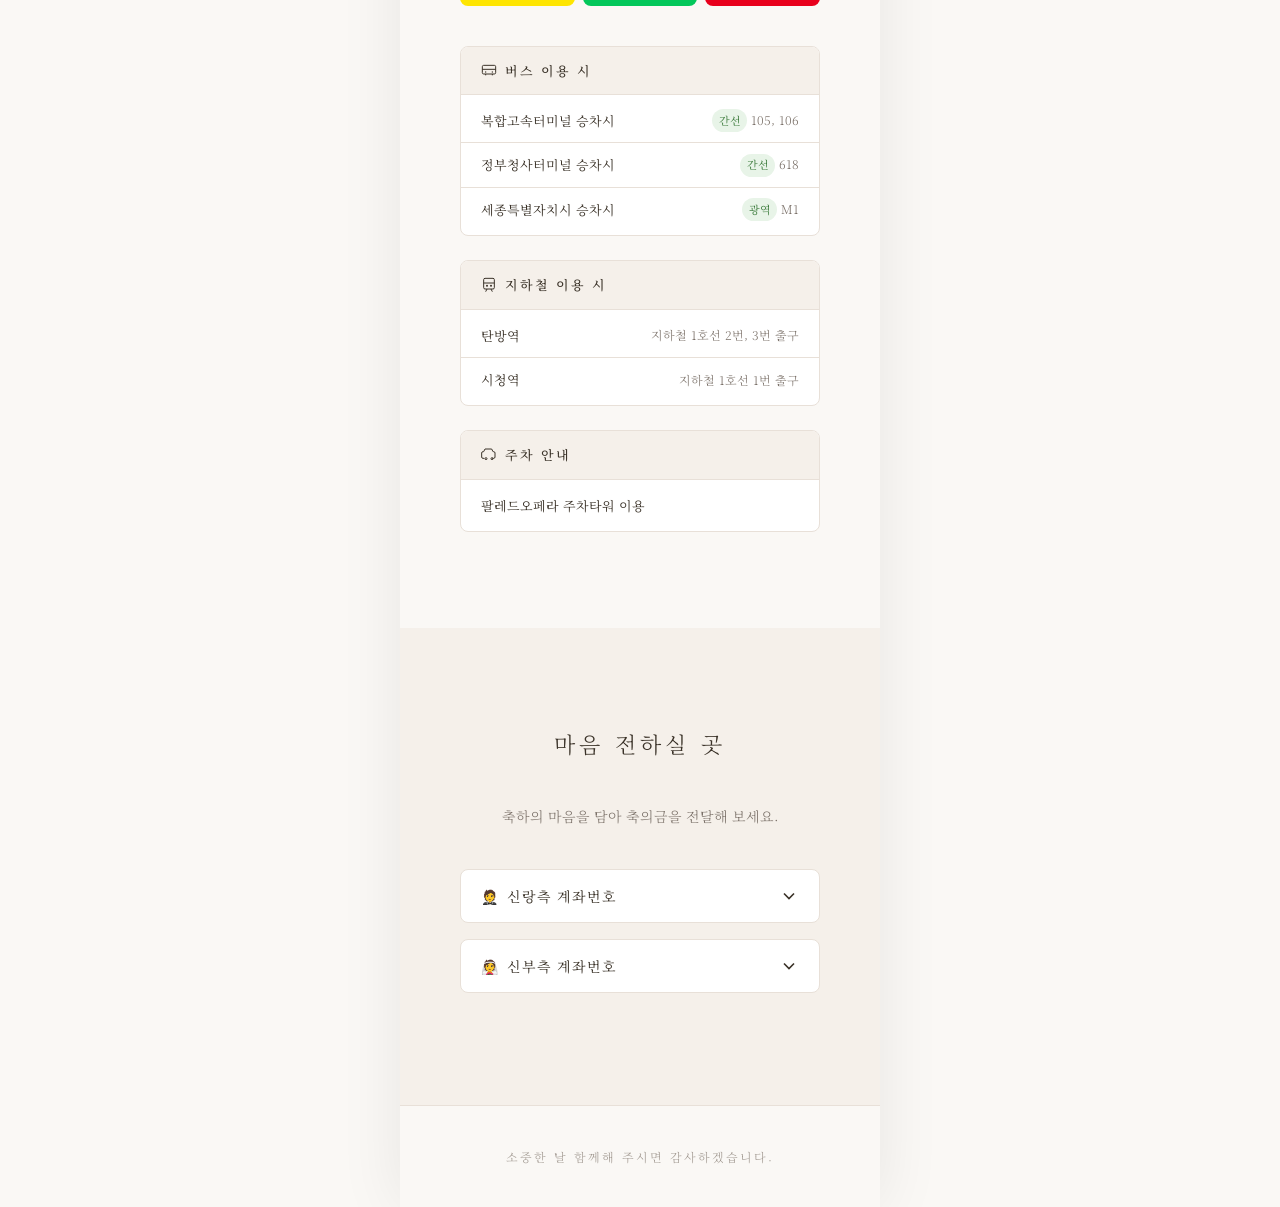
==== commit d80ee2d5: "add background music player with floating toggle button Co-Authored-By: Claude Sonnet 4.6 <noreply@a" ====
--- a/index.html
+++ b/index.html
@@ -39,11 +39,19 @@
   <!-- ═══ Falling Petals ═══ -->
   <canvas id="petalCanvas" class="petal-canvas"></canvas>
 
+  <!-- ═══ Background Music ═══ -->
+  <audio id="bgmAudio" loop>
+    <source src="audio/bgm.mp3" type="audio/mpeg">
+  </audio>
+  <button class="music-btn" id="musicBtn" aria-label="배경음악 재생/일시정지">
+    <span class="music-btn__note">♪</span>
+  </button>
+
   <!-- ═══ Toast Notification ═══ -->
   <div id="toast" class="toast" aria-live="polite"></div>
 
   <!-- ═══ Photo Viewer Modal ═══ -->
-  <div id="photoModal" class="photo-modal" role="dialog" aria-modal="true" aria-label="사진 보기" style="display: none;">
+  <div id="photoModal" class="photo-modal" role="dialog" aria-modal="true" aria-label="사진 보기">
     <button class="photo-modal__close" id="modalClose" aria-label="닫기">&times;</button>
     <button class="photo-modal__nav photo-modal__nav--prev" id="modalPrev" aria-label="이전 사진">&#8249;</button>
     <button class="photo-modal__nav photo-modal__nav--next" id="modalNext" aria-label="다음 사진">&#8250;</button>
@@ -96,7 +104,7 @@
     </section>
 
     <!-- ─── Greeting Section ─── -->
-    <section class="section greeting" id="greeting" style="display: none;">
+    <section class="section greeting" id="greeting">
       <div class="section__inner">
         <div class="ornament animate-item" data-animate="fade-in">&#10047;</div>
         <h2 class="section__title animate-item" data-animate="fade-up" id="greetingTitle"></h2>
@@ -106,7 +114,7 @@
     </section>
 
     <!-- ─── Calendar Section ─── -->
-    <section class="section calendar-section" id="calendarSection" style="display: none;">
+    <section class="section calendar-section" id="calendarSection">
       <div class="section__inner">
         <h2 class="section__title animate-item" data-animate="fade-up">예식 일시</h2>
         <div class="calendar animate-item" data-animate="scale-in" id="calendarGrid"></div>
--- a/styles.css
+++ b/styles.css
@@ -221,6 +221,51 @@
 }
 
 /* ═══════════════════════════════════════════
+   Music Button
+   ═══════════════════════════════════════════ */
+.music-btn {
+  position: fixed;
+  top: calc(1.25rem + var(--safe-top));
+  right: calc(1.25rem + var(--safe-right));
+  z-index: 8000;
+  width: 40px;
+  height: 40px;
+  border-radius: 50%;
+  background: rgba(255, 255, 255, 0.85);
+  backdrop-filter: blur(6px);
+  -webkit-backdrop-filter: blur(6px);
+  border: 1px solid var(--color-border);
+  display: flex;
+  align-items: center;
+  justify-content: center;
+  cursor: pointer;
+  box-shadow: 0 2px 10px rgba(0, 0, 0, 0.1);
+  transition: background var(--transition), opacity var(--transition);
+}
+
+.music-btn:hover {
+  background: rgba(255, 255, 255, 0.95);
+}
+
+.music-btn__note {
+  font-size: 1.1rem;
+  color: var(--color-accent);
+  display: inline-block;
+  animation: musicSpin 3s linear infinite;
+  line-height: 1;
+}
+
+.music-btn.is-paused .music-btn__note {
+  animation-play-state: paused;
+  opacity: 0.4;
+}
+
+@keyframes musicSpin {
+  0%   { transform: rotate(0deg); }
+  100% { transform: rotate(360deg); }
+}
+
+/* ═══════════════════════════════════════════
    Toast
    ═══════════════════════════════════════════ */
 .toast {
@@ -841,15 +886,6 @@
   border-bottom: none;
 }
 
-.transport__item--full {
-  justify-content: flex-start;
-}
-
-.transport__item--full .transport__stop {
-  white-space: normal;
-  word-break: keep-all;
-}
-
 .transport__stop {
   font-size: 0.8125rem;
   font-weight: 400;
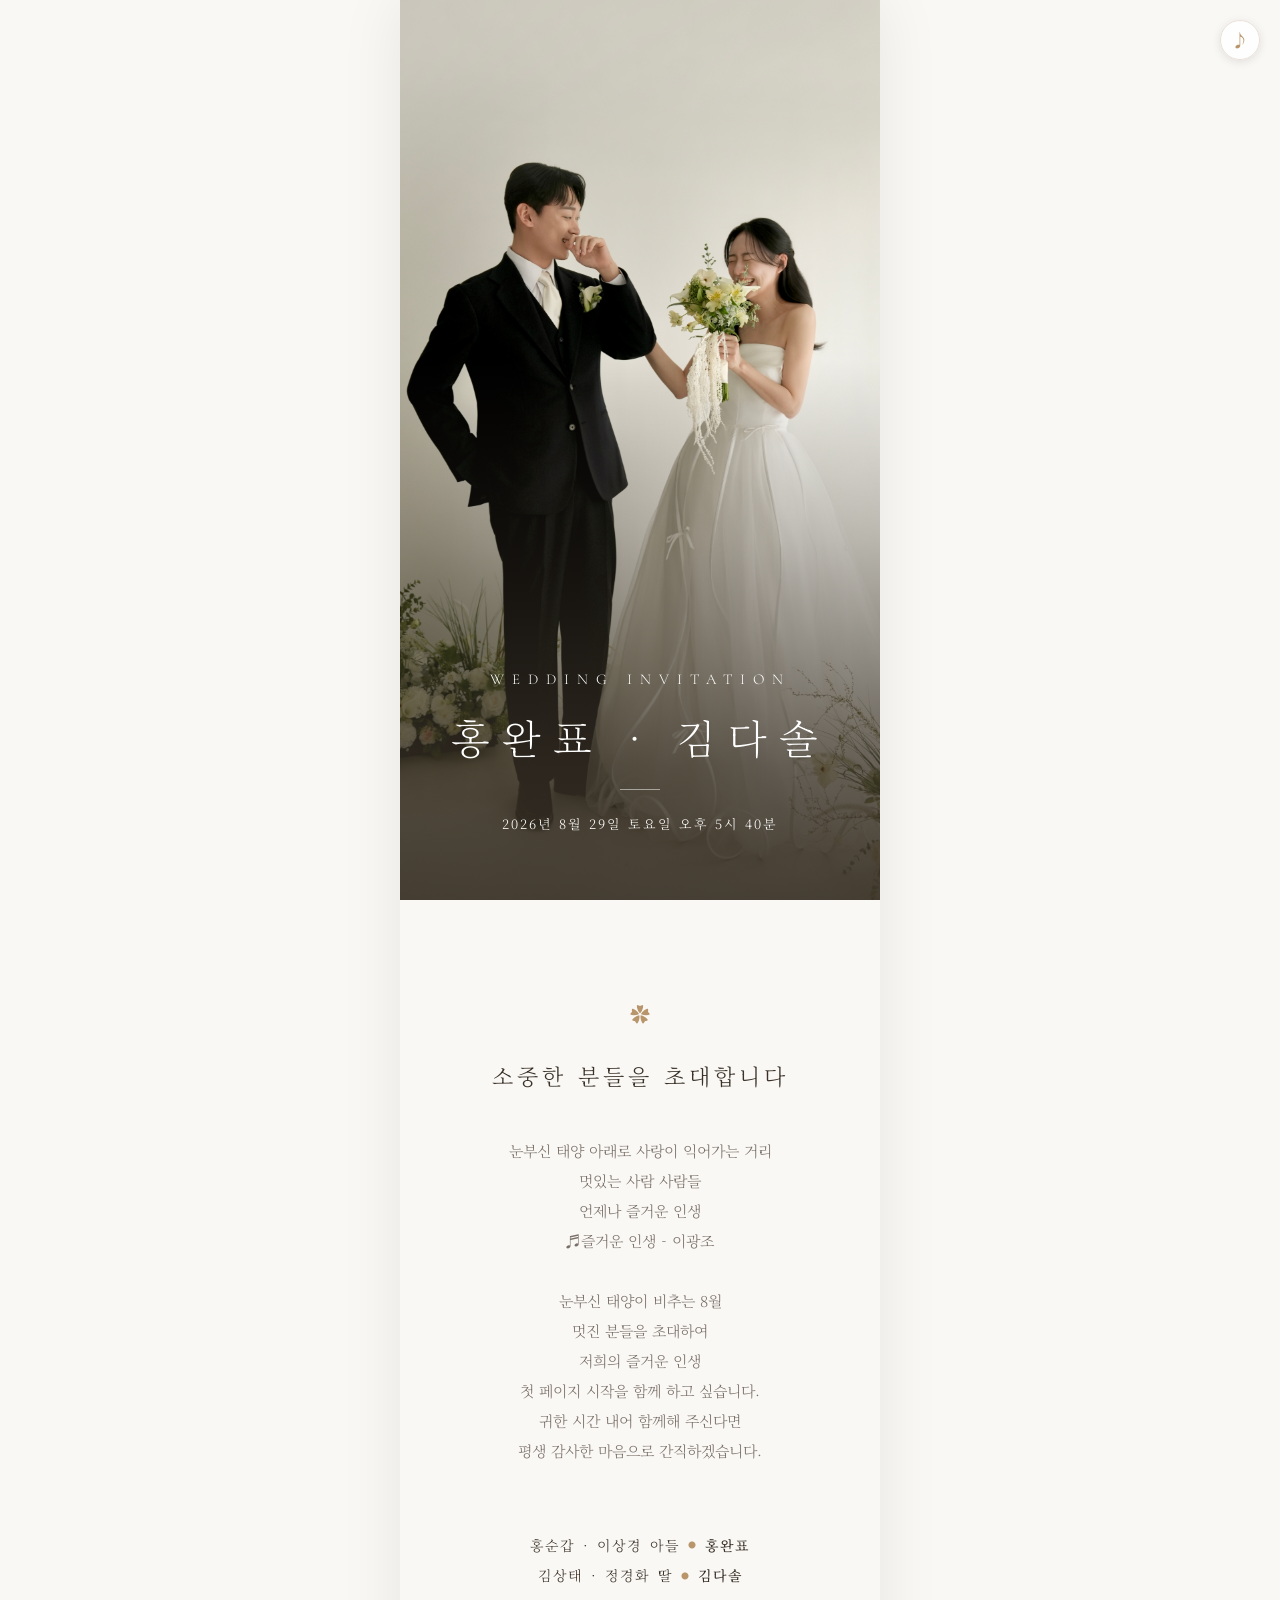
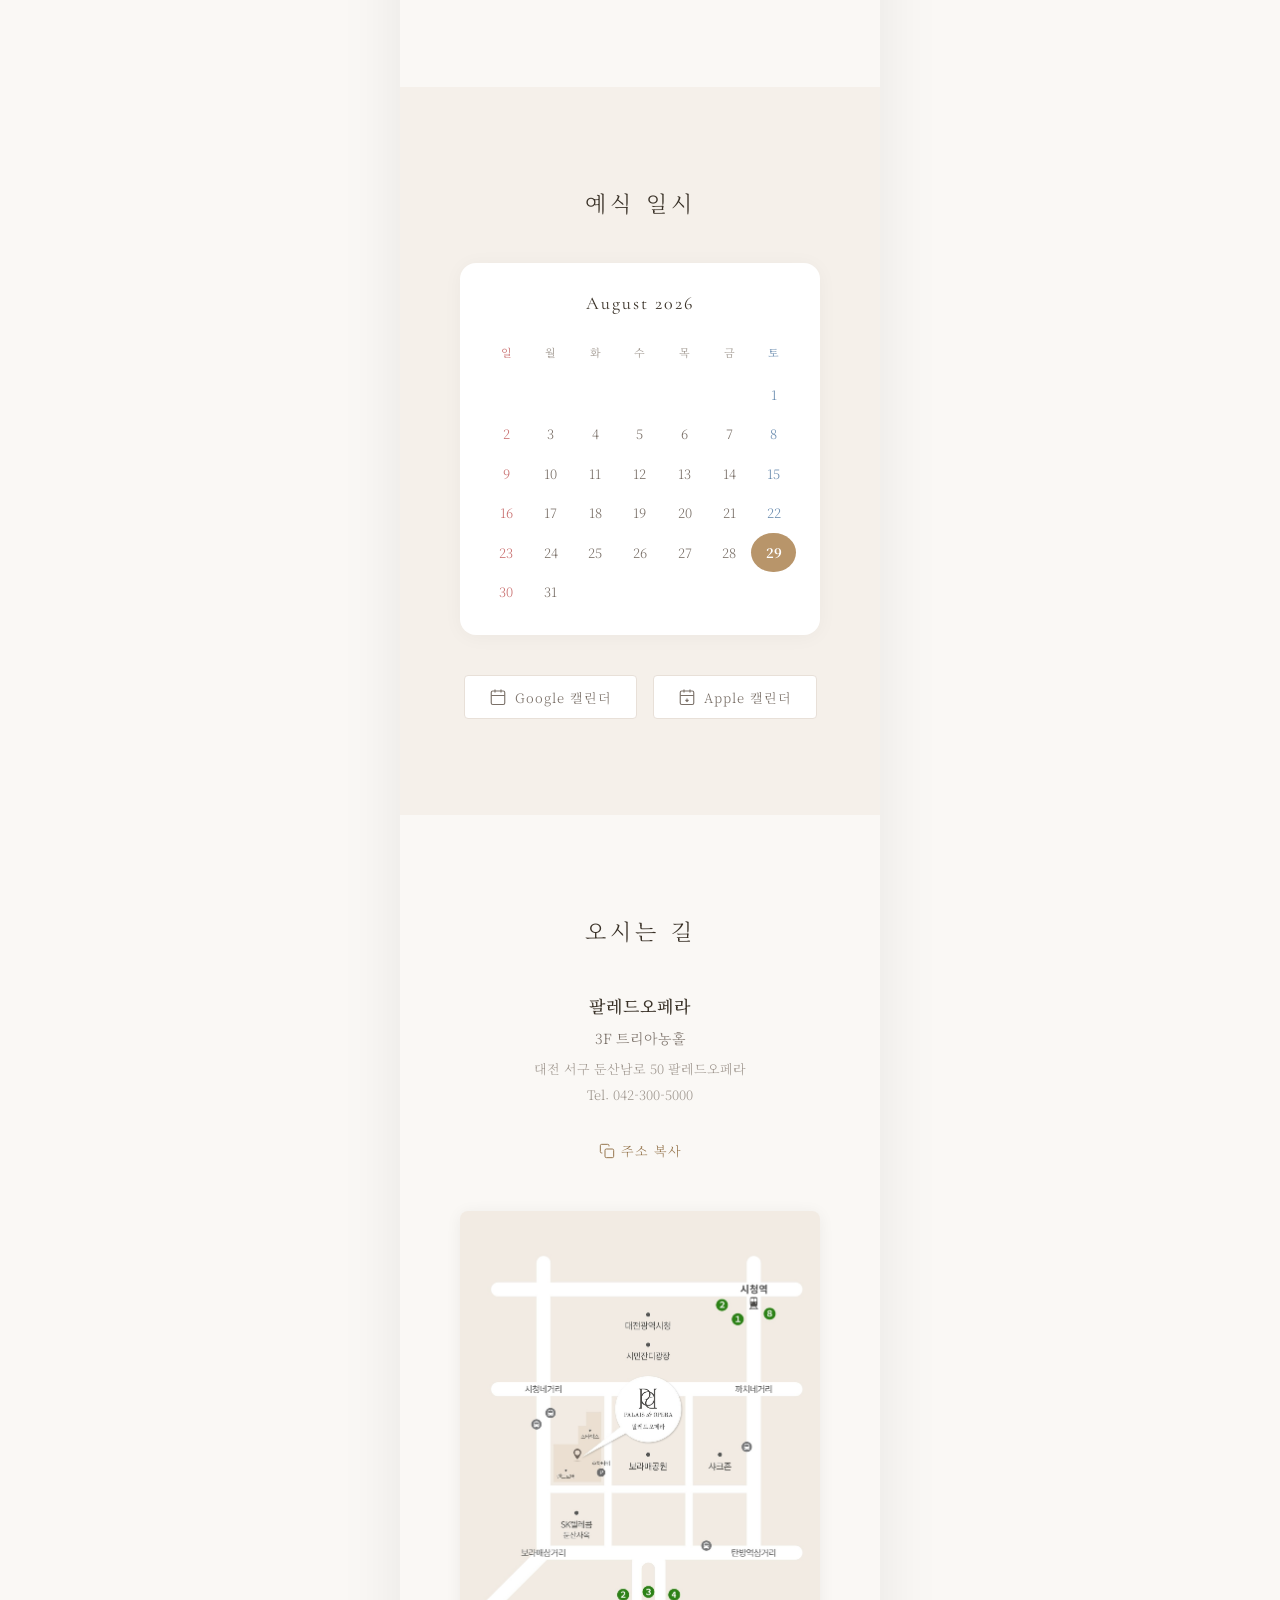
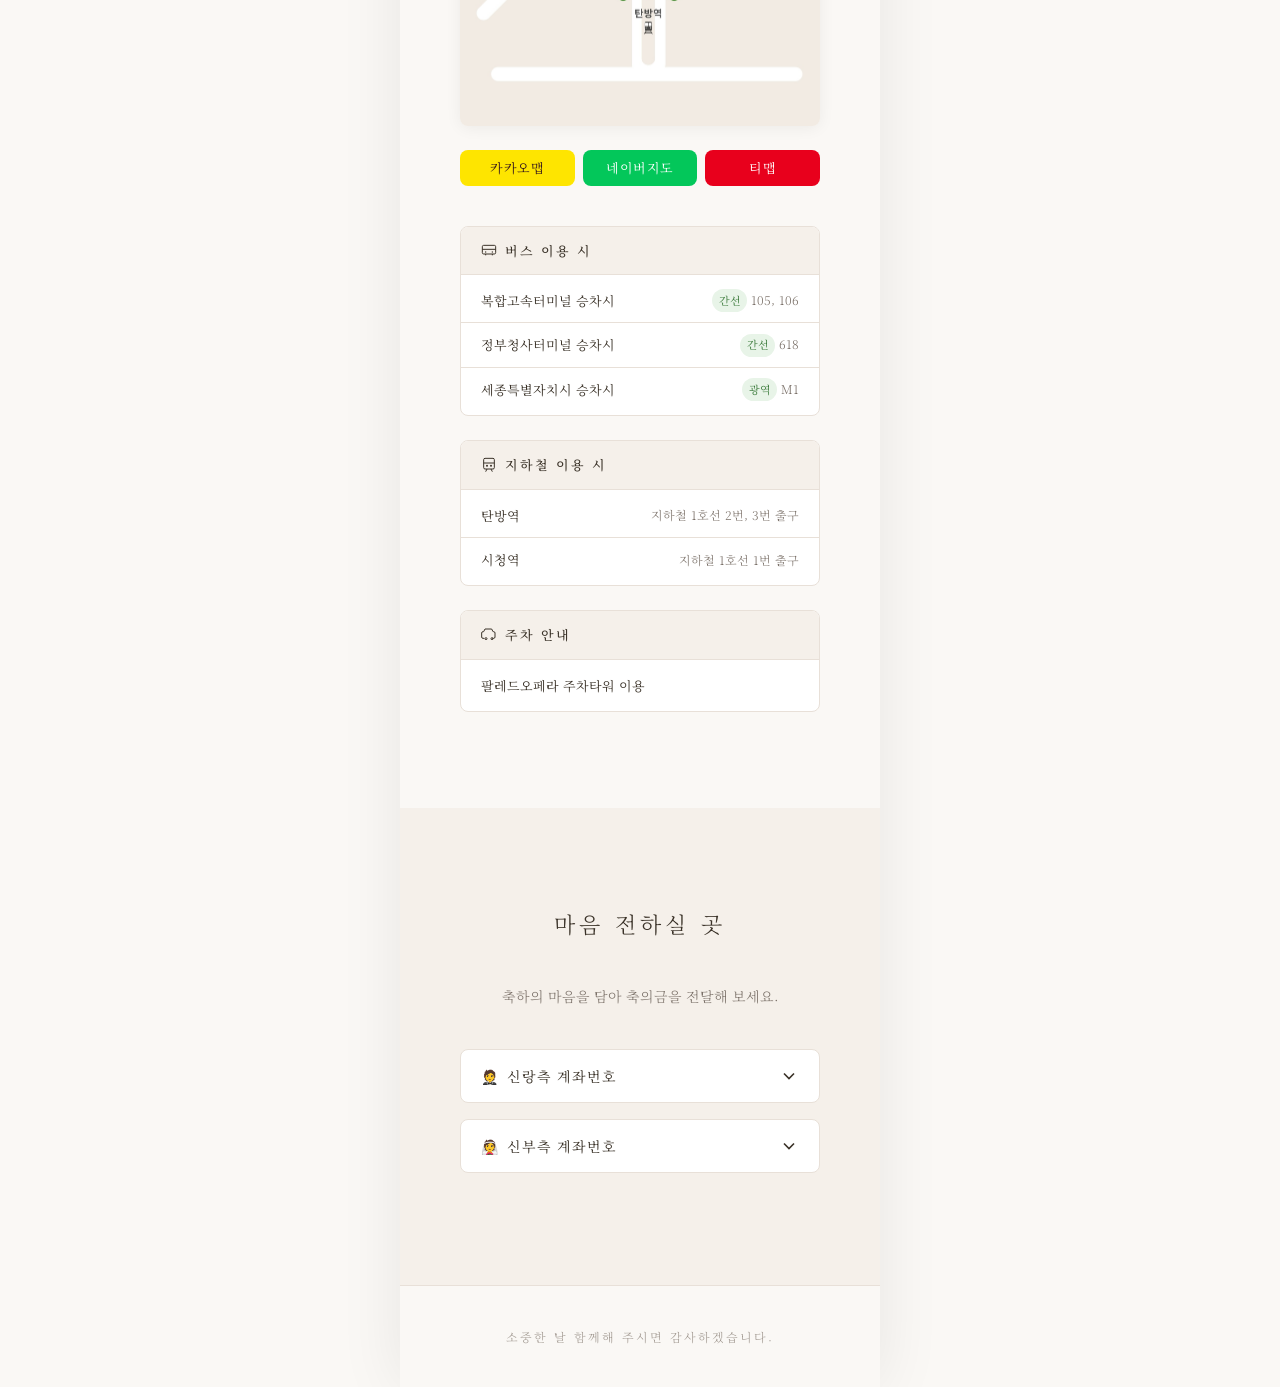
==== commit dfdd2421: "hardcode OG meta tags for KakaoTalk share preview Co-Authored-By: Claude Sonnet 4.6 <noreply@anthrop" ====
--- a/index.html
+++ b/index.html
@@ -5,14 +5,15 @@
   <meta name="viewport" content="width=device-width, initial-scale=1.0, viewport-fit=cover">
   <meta name="format-detection" content="telephone=no">
 
-  <!-- Meta / OG tags - config.js 값으로 script에서 동적 설정 -->
+  <!-- Meta / OG tags -->
   <meta property="og:type" content="website">
-  <meta property="og:title" content="">
-  <meta property="og:description" content="">
-  <meta property="og:image" content="">
-  <meta name="description" content="">
-
-  <title>Wedding Invitation</title>
+  <meta property="og:url" content="https://hongwpdev.github.io/forever-with-you/">
+  <meta property="og:title" content="홍완표 ♥ 김다솔 결혼합니다">
+  <meta property="og:description" content="2026년 8월 29일, 소중한 분들을 초대합니다.">
+  <meta property="og:image" content="https://hongwpdev.github.io/forever-with-you/images/og/1.jpg">
+  <meta name="description" content="2026년 8월 29일, 소중한 분들을 초대합니다.">
+
+  <title>홍완표 ♥ 김다솔 결혼합니다</title>
 
   <!-- Fonts -->
   <link rel="preconnect" href="https://fonts.googleapis.com">
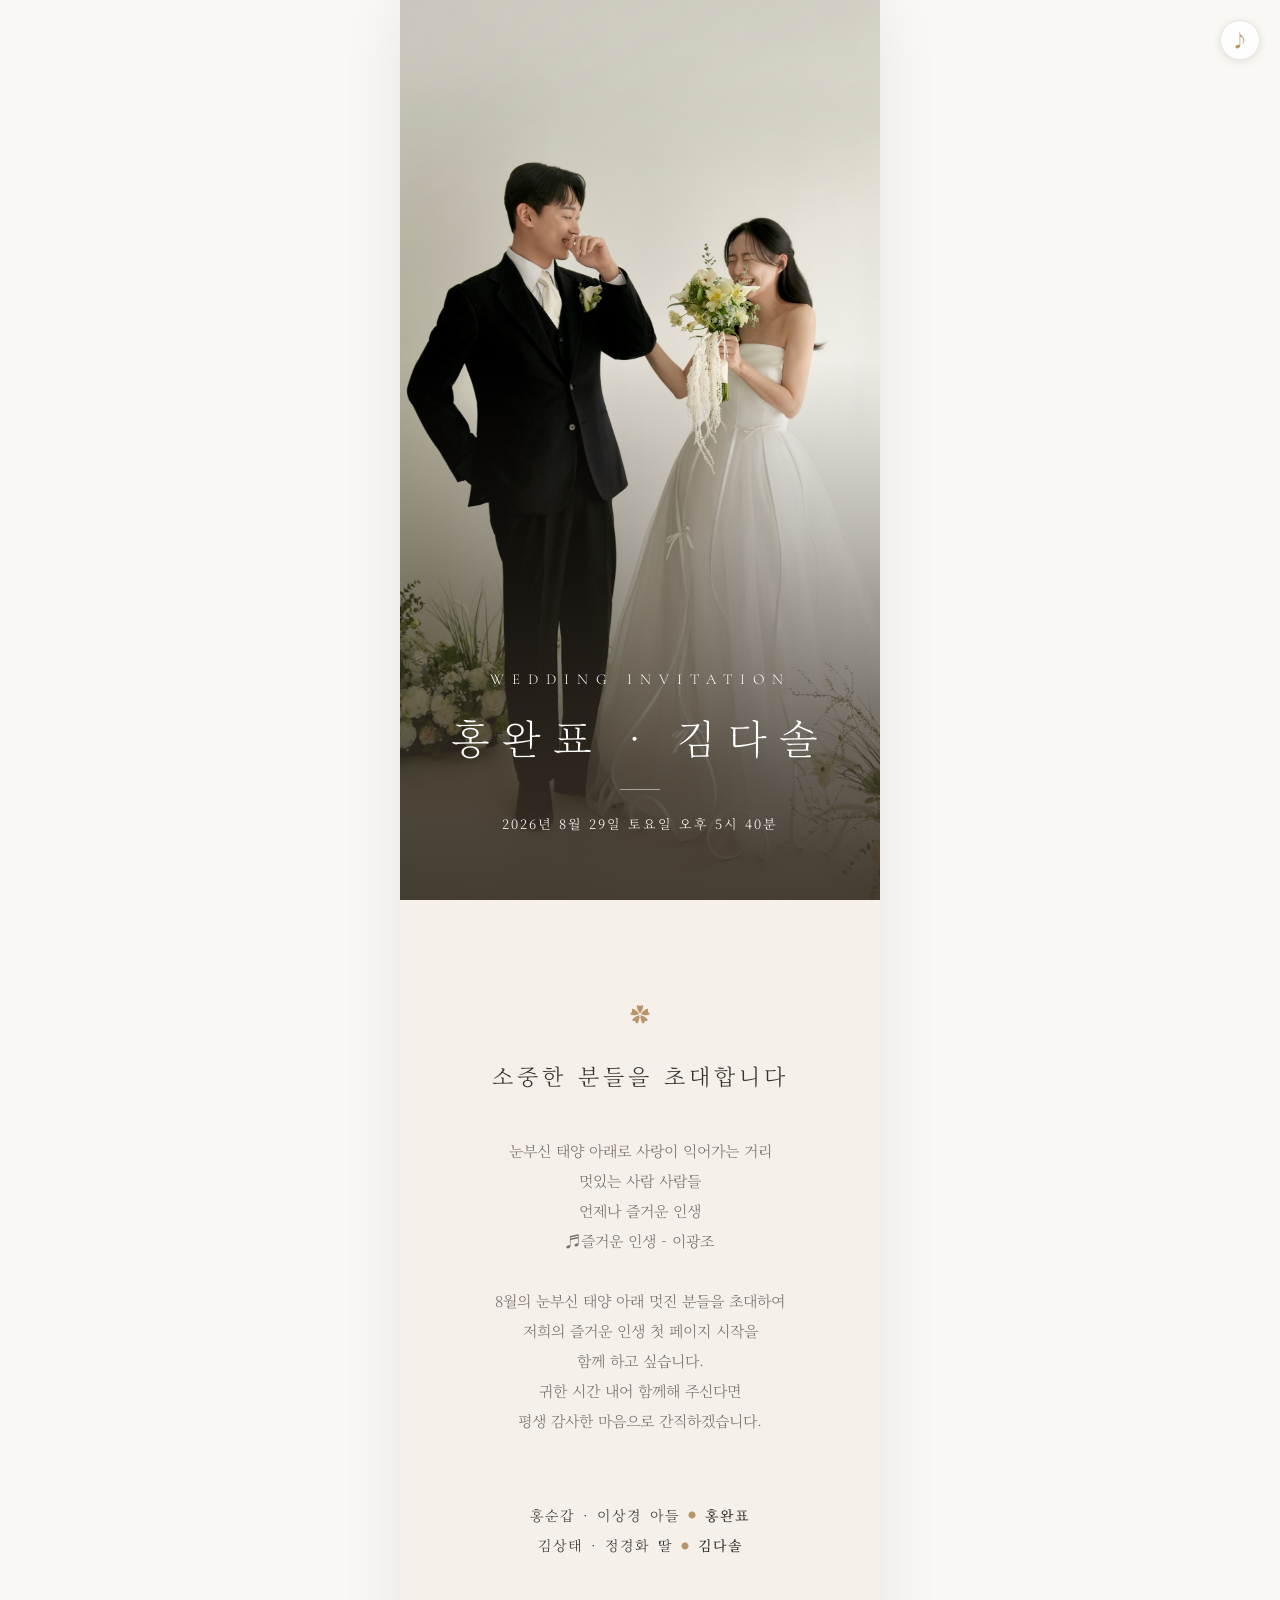
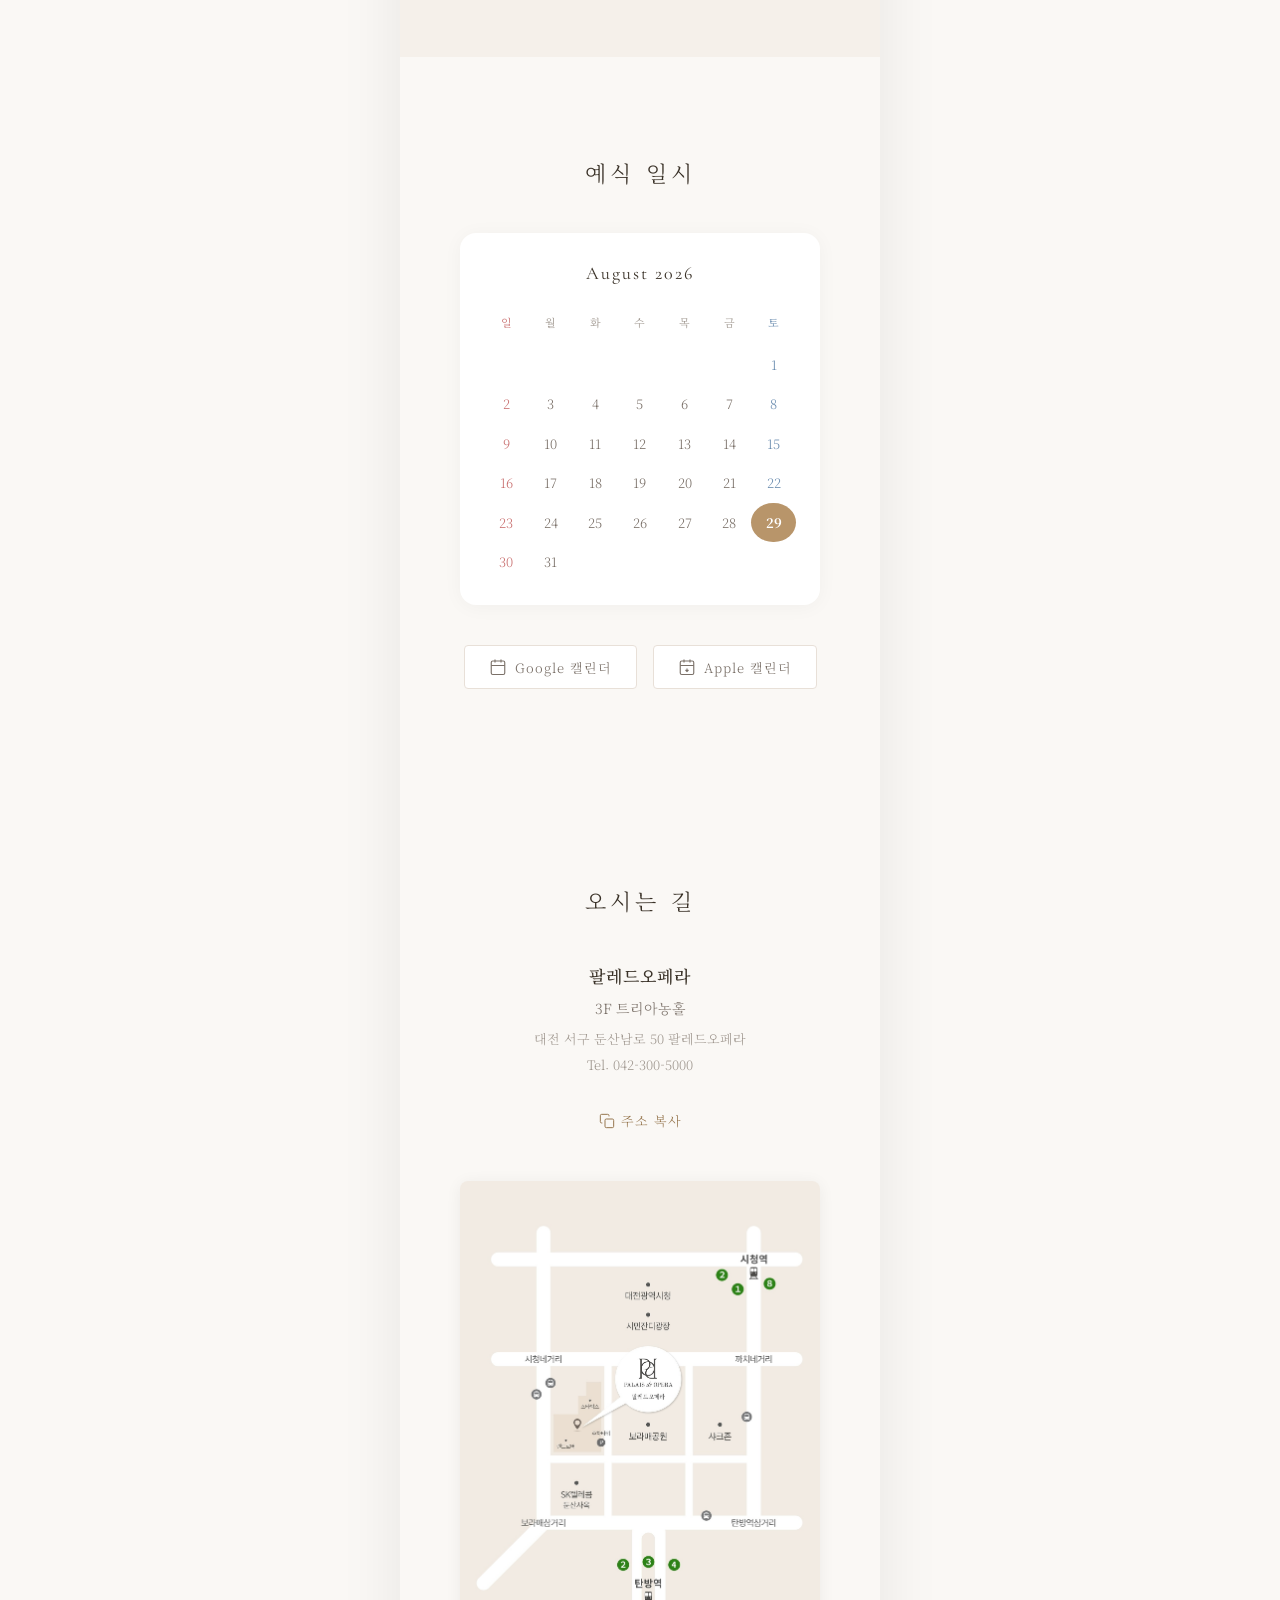
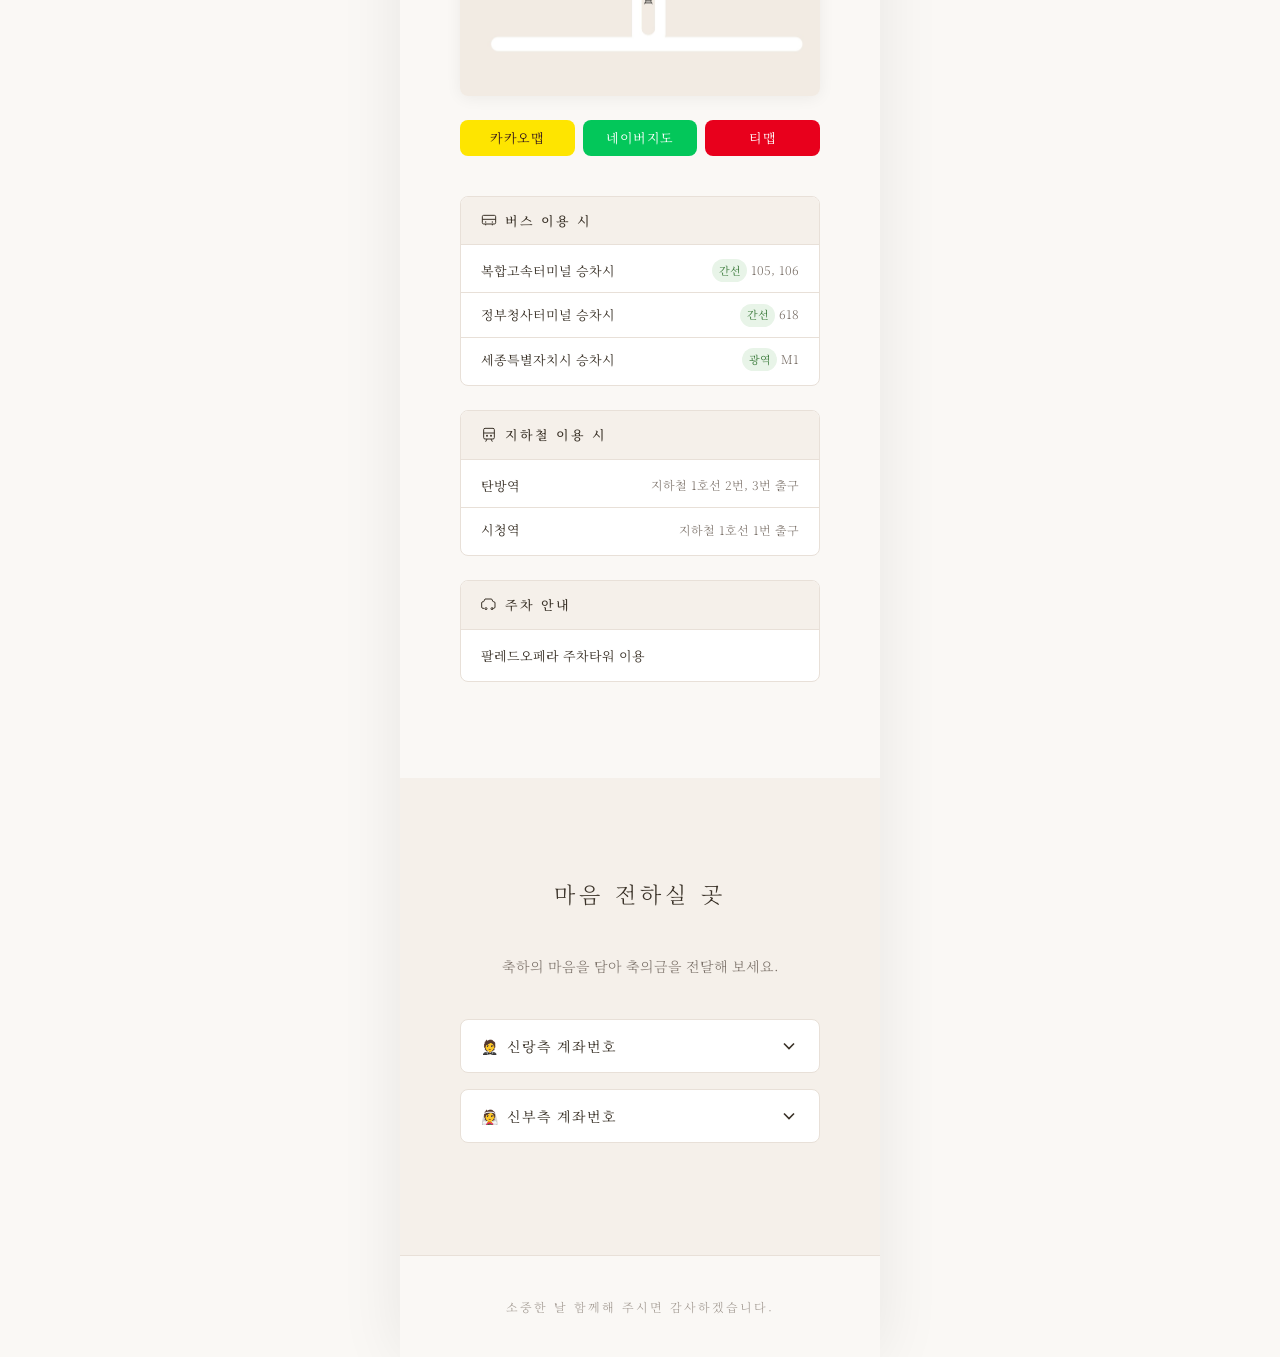
==== commit 50aa6fe6: "disable pinch zoom and double-tap zoom Co-Authored-By: Claude Sonnet 4.6 <noreply@anthropic.com>" ====
--- a/index.html
+++ b/index.html
@@ -2,16 +2,16 @@
 <html lang="ko">
 <head>
   <meta charset="UTF-8">
-  <meta name="viewport" content="width=device-width, initial-scale=1.0, viewport-fit=cover">
+  <meta name="viewport" content="width=device-width, initial-scale=1.0, maximum-scale=1.0, user-scalable=no, viewport-fit=cover">
   <meta name="format-detection" content="telephone=no">
 
   <!-- Meta / OG tags -->
   <meta property="og:type" content="website">
   <meta property="og:url" content="https://hongwpdev.github.io/forever-with-you/">
   <meta property="og:title" content="홍완표 ♥ 김다솔 결혼합니다">
-  <meta property="og:description" content="2026년 8월 29일, 소중한 분들을 초대합니다.">
-  <meta property="og:image" content="https://hongwpdev.github.io/forever-with-you/images/og/1.jpg">
-  <meta name="description" content="2026년 8월 29일, 소중한 분들을 초대합니다.">
+  <meta property="og:description" content="2026년 8월 29일 토요일, 소중한 분들을 초대합니다.">
+  <meta property="og:image" content="https://hongwpdev.github.io/forever-with-you/images/og/1.jpg?v=2">
+  <meta name="description" content="2026년 8월 29일 토요일, 소중한 분들을 초대합니다.">
 
   <title>홍완표 ♥ 김다솔 결혼합니다</title>
 
@@ -217,5 +217,16 @@
   </main>
 
   <script src="script.js"></script>
+  <script>
+    document.addEventListener('touchmove', function(e) {
+      if (e.touches.length > 1) e.preventDefault();
+    }, { passive: false });
+    let lastTouchEnd = 0;
+    document.addEventListener('touchend', function(e) {
+      const now = Date.now();
+      if (now - lastTouchEnd < 300) e.preventDefault();
+      lastTouchEnd = now;
+    }, false);
+  </script>
 </body>
 </html>
--- a/styles.css
+++ b/styles.css
@@ -573,7 +573,7 @@
    Greeting Section
    ═══════════════════════════════════════════ */
 .greeting {
-  background-color: var(--color-bg);
+  background-color: var(--color-bg-warm);
 }
 
 .greeting__text {
@@ -619,7 +619,7 @@
    Calendar Section
    ═══════════════════════════════════════════ */
 .calendar-section {
-  background-color: var(--color-bg-warm);
+  background-color: var(--color-bg);
 }
 
 .calendar {
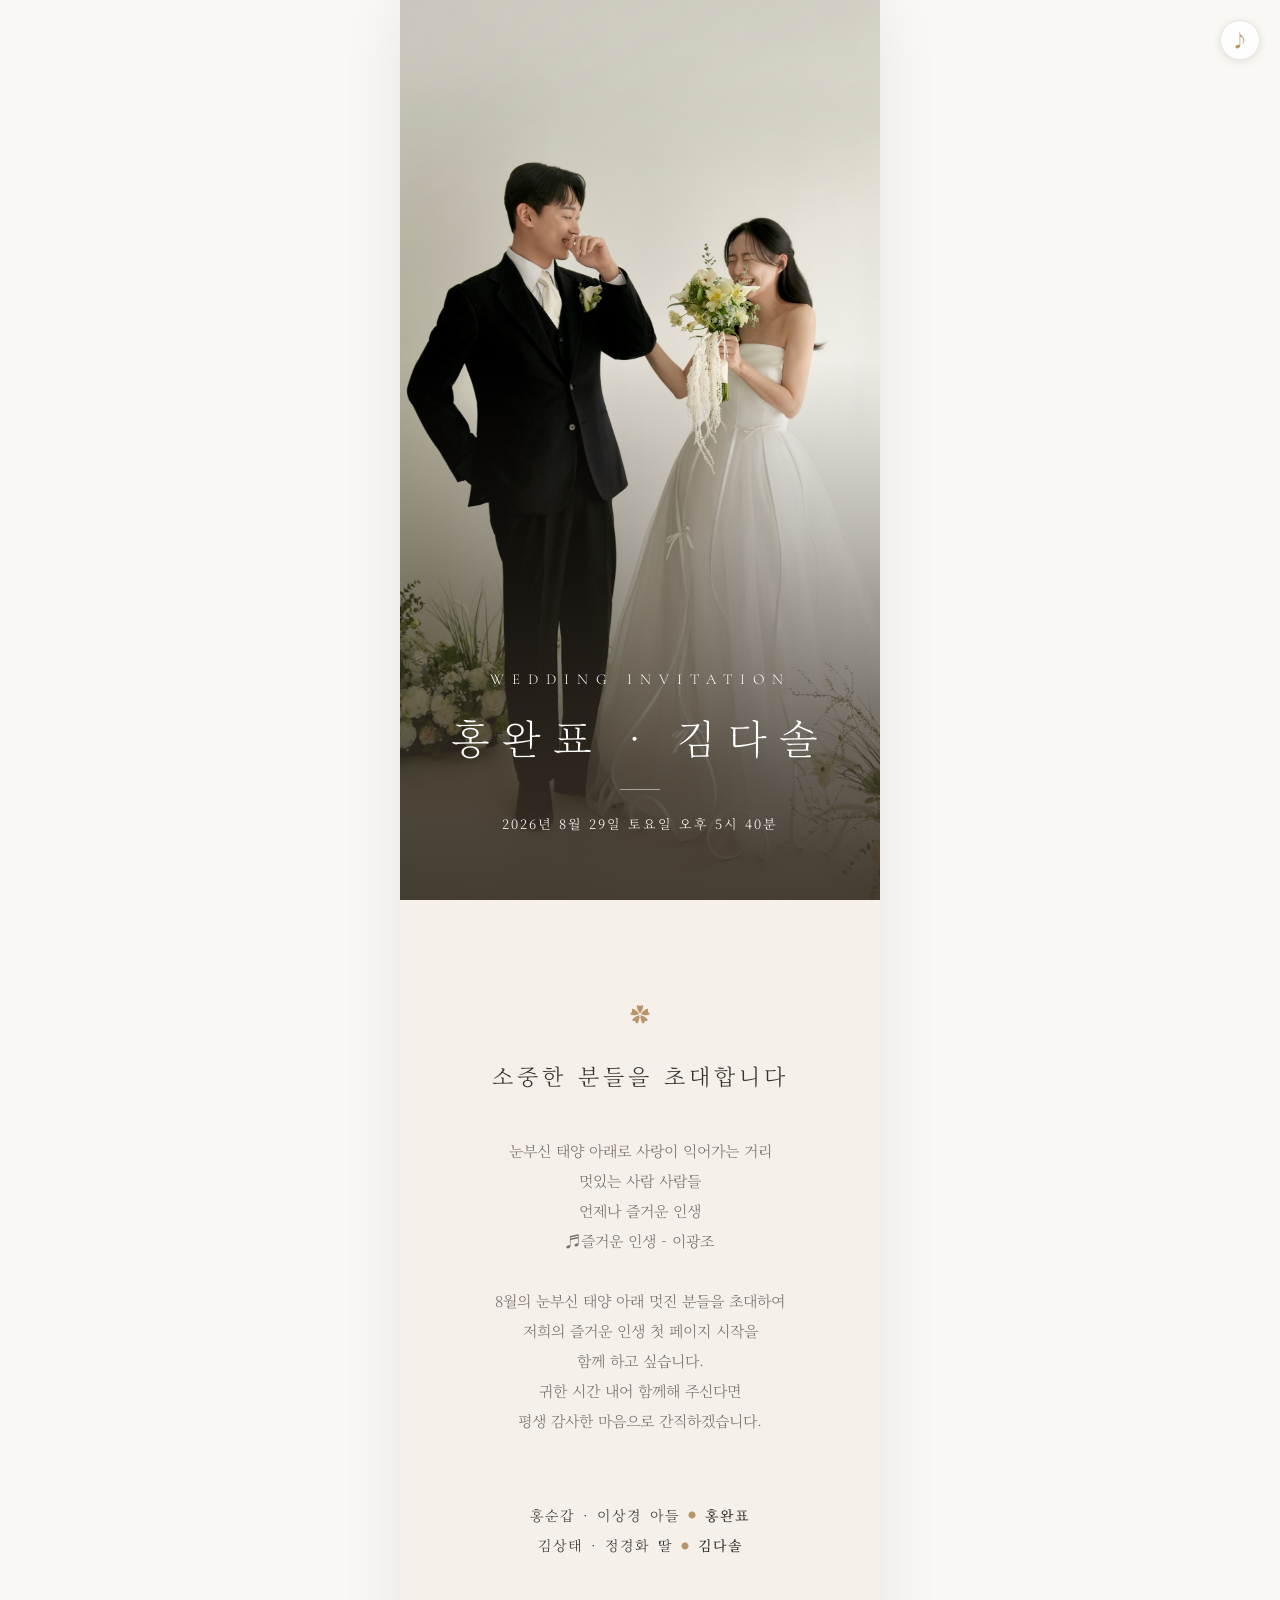
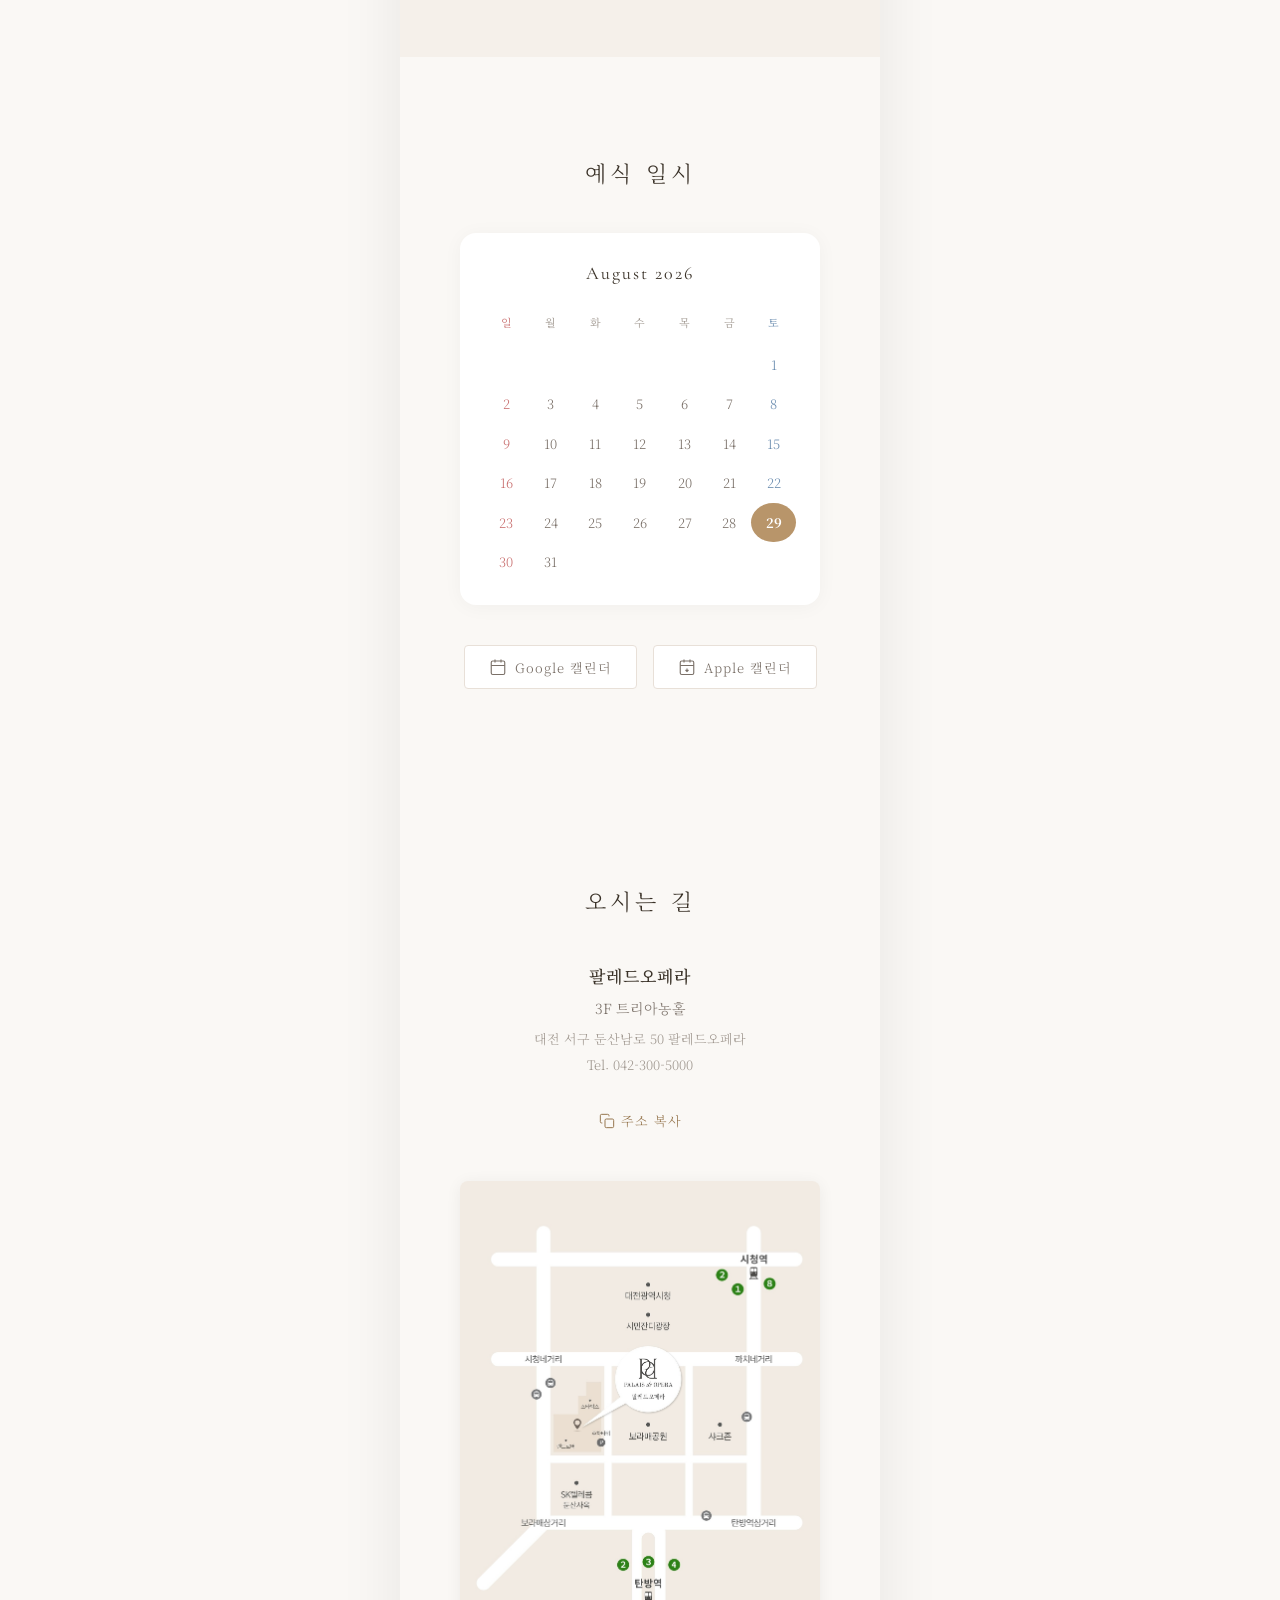
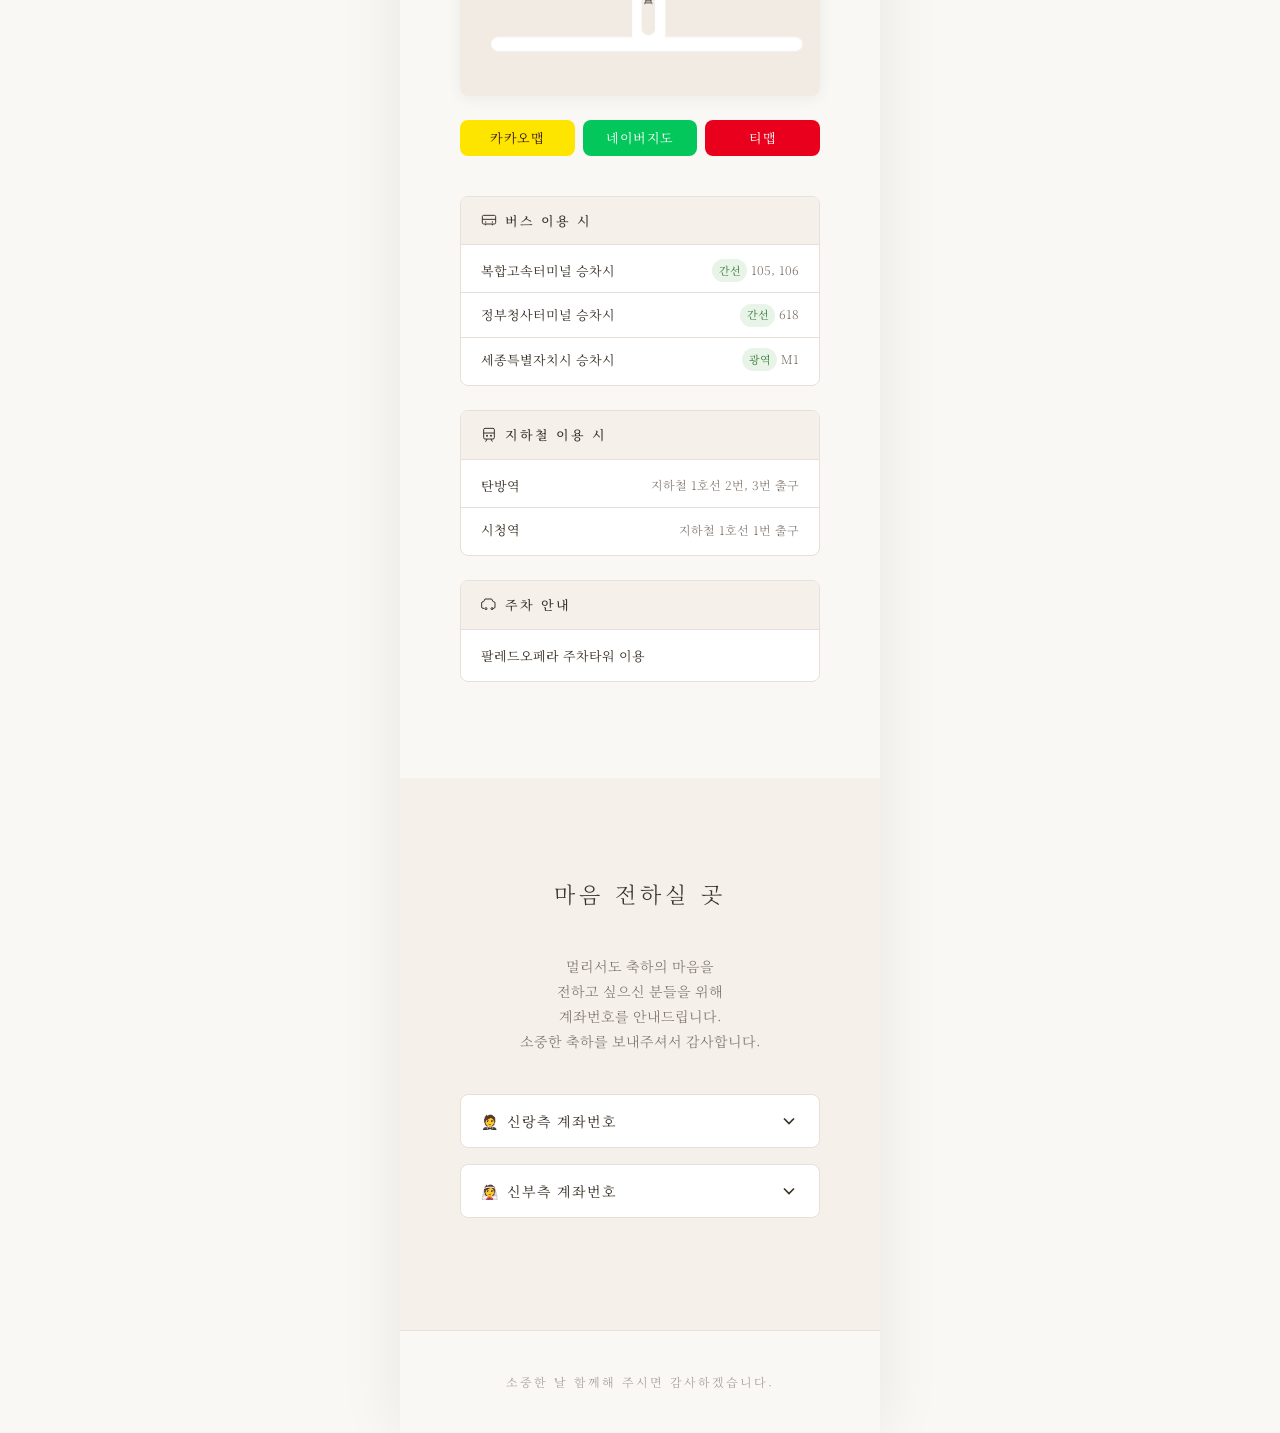
==== commit 72854bf3: "계좌 안내 문구 업데이트 Co-Authored-By: Claude Sonnet 4.6 <noreply@anthropic.com>" ====
--- a/index.html
+++ b/index.html
@@ -181,7 +181,7 @@
     <section class="section account" id="account">
       <div class="section__inner">
         <h2 class="section__title animate-item" data-animate="fade-up">마음 전하실 곳</h2>
-        <p class="account__desc animate-item" data-animate="fade-up">축하의 마음을 담아 축의금을 전달해 보세요.</p>
+        <p class="account__desc animate-item" data-animate="fade-up">멀리서도 축하의 마음을</br>전하고 싶으신 분들을 위해</br>계좌번호를 안내드립니다.</br>소중한 축하를 보내주셔서 감사합니다.</p>
 
         <!-- Groom Accounts -->
         <div class="accordion animate-item" data-animate="fade-up">
@@ -218,6 +218,7 @@
 
   <script src="script.js"></script>
   <script>
+    // 확대/축소 방지
     document.addEventListener('touchmove', function(e) {
       if (e.touches.length > 1) e.preventDefault();
     }, { passive: false });
@@ -227,6 +228,29 @@
       if (now - lastTouchEnd < 300) e.preventDefault();
       lastTouchEnd = now;
     }, false);
+
+    // 캡처 방지
+    document.addEventListener('contextmenu', function(e) { e.preventDefault(); });
+    document.addEventListener('keydown', function(e) {
+      if (
+        e.key === 'PrintScreen' ||
+        (e.ctrlKey && ['s','S','u','U','p','P','a','A'].includes(e.key)) ||
+        (e.ctrlKey && e.shiftKey && ['i','I','j','J','c','C'].includes(e.key)) ||
+        e.key === 'F12'
+      ) {
+        e.preventDefault();
+        return false;
+      }
+    });
+    // 개발자 도구 감지 시 콘텐츠 흐림 처리
+    (function() {
+      const threshold = 160;
+      setInterval(function() {
+        const widthDiff = window.outerWidth - window.innerWidth > threshold;
+        const heightDiff = window.outerHeight - window.innerHeight > threshold;
+        document.body.style.filter = (widthDiff || heightDiff) ? 'blur(10px)' : '';
+      }, 1000);
+    })();
   </script>
 </body>
 </html>
--- a/styles.css
+++ b/styles.css
@@ -84,6 +84,10 @@
   display: block;
   max-width: 100%;
   height: auto;
+  -webkit-user-drag: none;
+  user-select: none;
+  -webkit-user-select: none;
+  pointer-events: none;
 }
 
 button {
